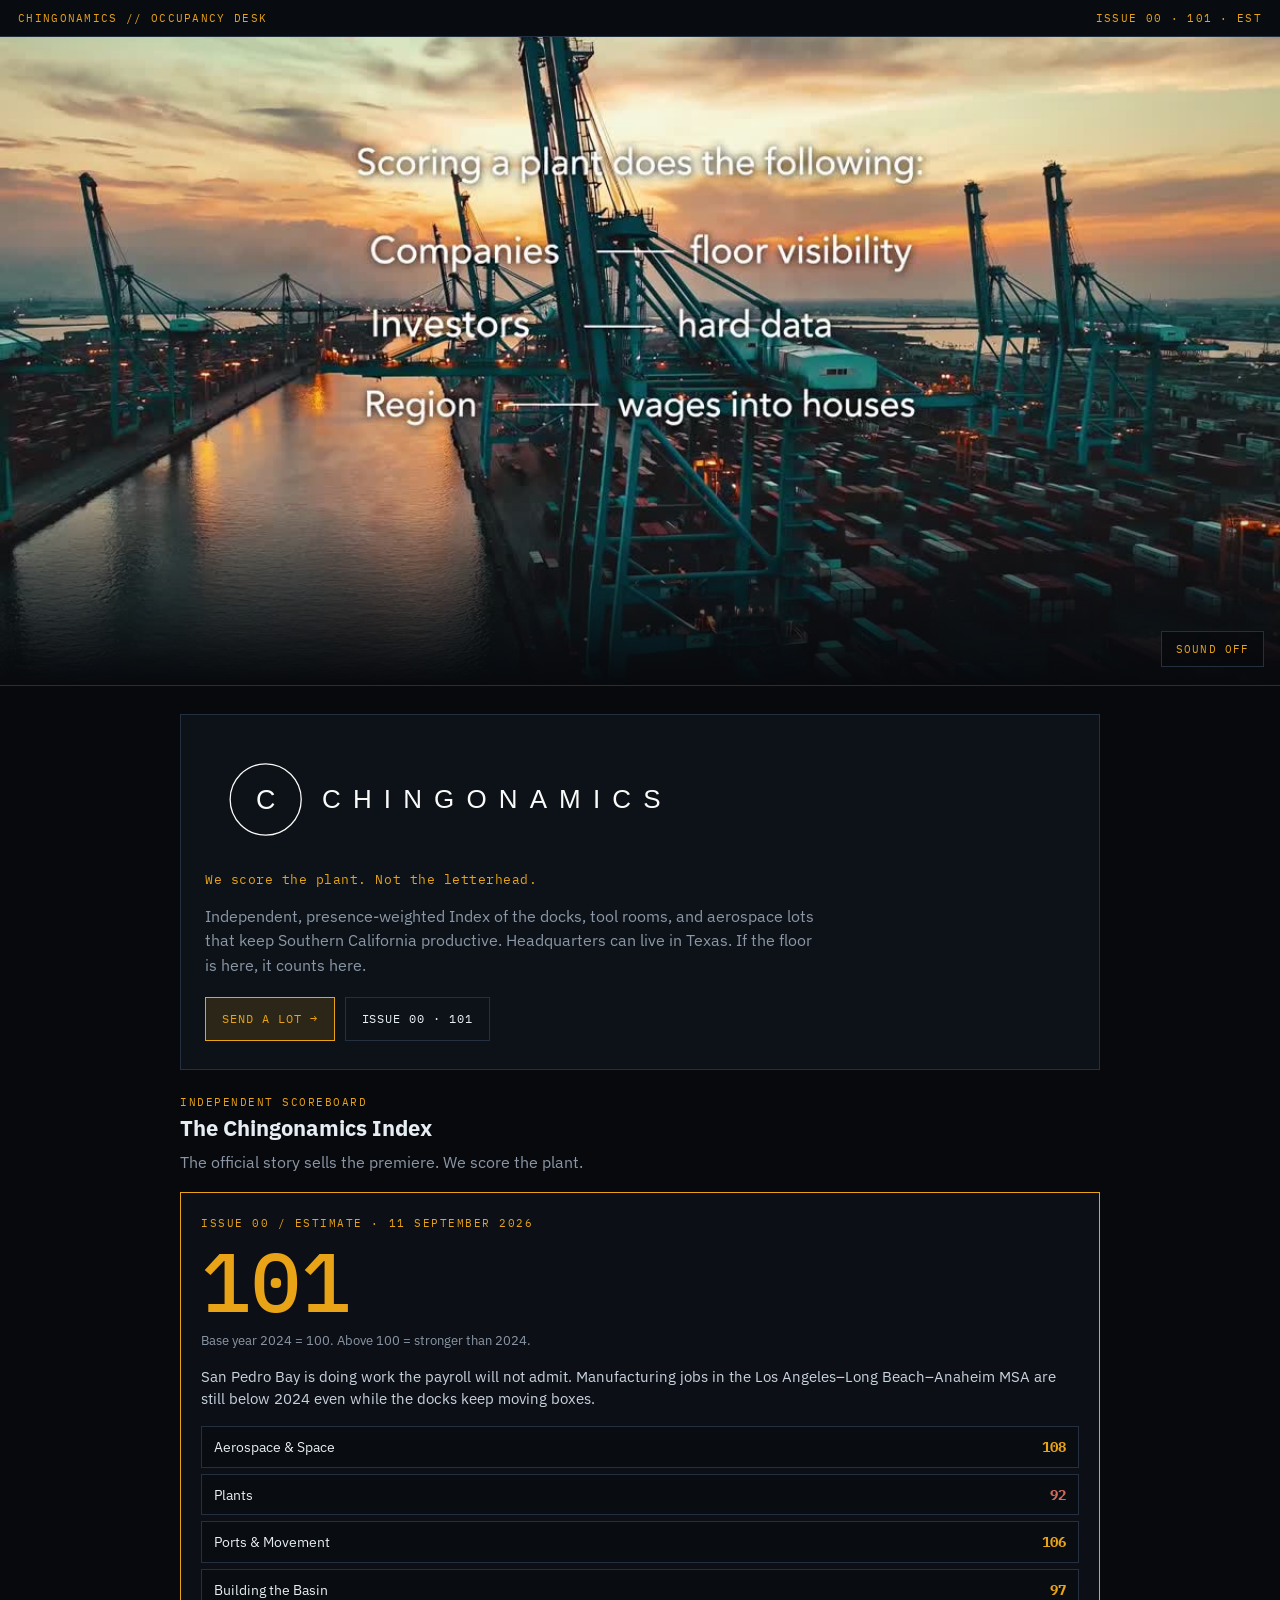
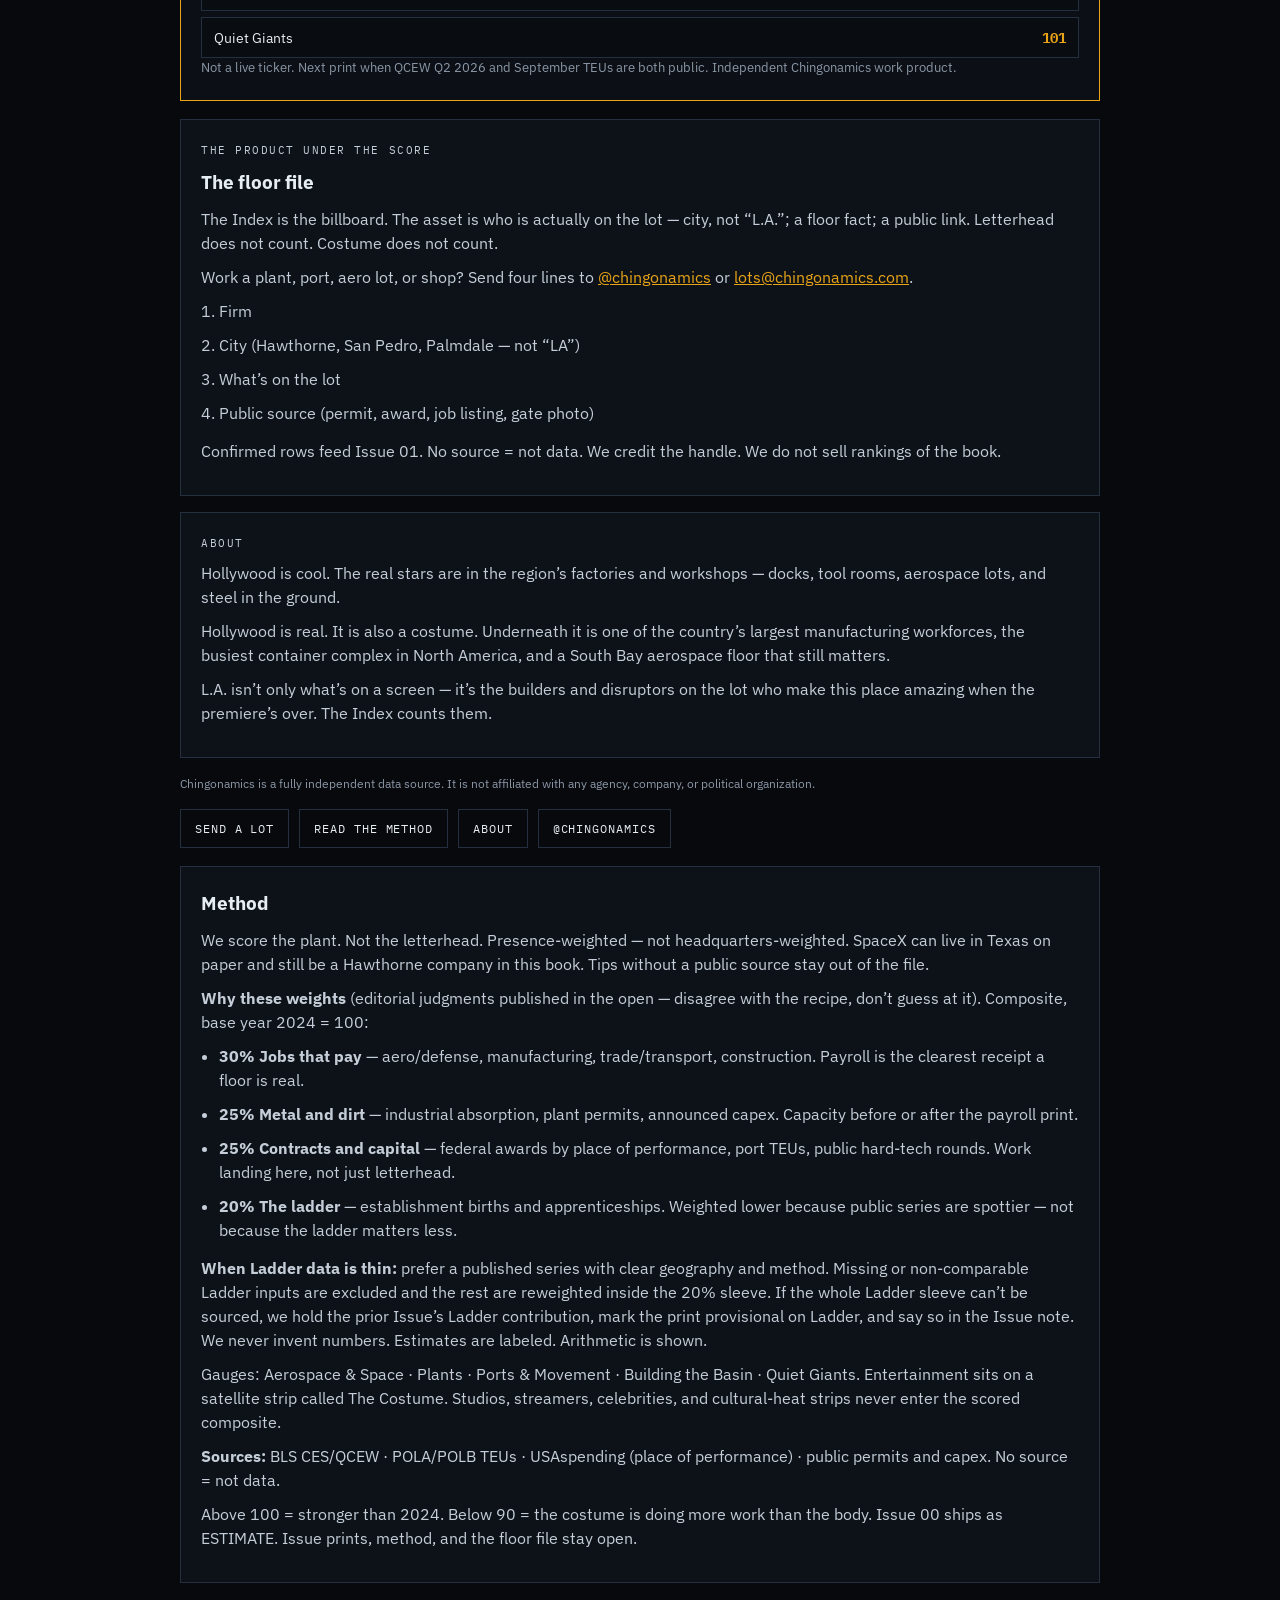
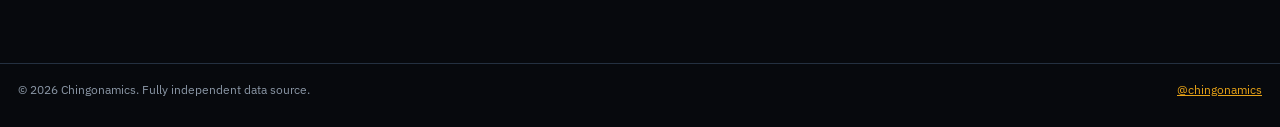
==== index.html @ 06bc4bc5 "Point homepage hero at hero.mp4; old generated videos removed" ====
<!DOCTYPE html>
<html lang="en">
<head>
    <meta charset="UTF-8">
    <meta name="viewport" content="width=device-width, initial-scale=1.0">
    <meta http-equiv="Cache-Control" content="no-cache, no-store, must-revalidate">
    <meta name="description" content="The Chingonamics Index scores Southern California’s plants, ports, and aerospace floor. Presence-weighted. Independent. Hollywood is not in the number.">
    <link rel="canonical" href="https://chingonamics.com/">
    <link rel="icon" type="image/svg+xml" href="/logo.svg">
    <meta property="og:type" content="website">
    <meta property="og:url" content="https://chingonamics.com/">
    <meta property="og:title" content="Chingonamics | We score the plant">
    <meta property="og:description" content="Independent presence-weighted Index of SoCal productive vitality. Issue 00 / ESTIMATE: 101.">
    <meta property="og:image" content="https://chingonamics.com/og-share.jpg">
    <meta property="og:image:width" content="1200">
    <meta property="og:image:height" content="630">
    <meta property="og:image:type" content="image/jpeg">
    <meta name="twitter:card" content="summary_large_image">
    <meta name="twitter:title" content="Chingonamics | We score the plant">
    <meta name="twitter:description" content="Independent presence-weighted Index of SoCal plants, ports, and aerospace. Issue 00: 101.">
    <meta name="twitter:image" content="https://chingonamics.com/og-share.jpg">
    <title>Chingonamics | Occupancy desk</title>
    <link rel="preconnect" href="https://fonts.googleapis.com">
    <link rel="preconnect" href="https://fonts.gstatic.com" crossorigin>
    <link href="https://fonts.googleapis.com/css2?family=IBM+Plex+Mono:wght@400;500;600&family=IBM+Plex+Sans:wght@400;500;600;700&display=swap" rel="stylesheet">
    <style>
        :root {
            --bg: #07090d;
            --panel: #0d1218;
            --line: #243040;
            --text: #e6edf3;
            --muted: #8b97a6;
            --amber: #e8a317;
            --amber-dim: rgba(232, 163, 23, 0.14);
            --orange: #ff7a18;
            --down: #d16b5a;
            --up: #d4c48a;
        }
        * { box-sizing: border-box; margin: 0; padding: 0; }
        html, body { background: var(--bg); color: var(--text); }
        body {
            font-family: "IBM Plex Sans", ui-sans-serif, system-ui, sans-serif;
            line-height: 1.5;
        }
        .term-bar {
            display: flex;
            justify-content: space-between;
            gap: 12px;
            padding: 10px 18px;
            border-bottom: 1px solid var(--line);
            font-family: "IBM Plex Mono", ui-monospace, monospace;
            font-size: 0.68rem;
            letter-spacing: 0.12em;
            text-transform: uppercase;
            color: var(--amber);
            background: #080b10;
        }
        .hero {
            position: relative;
            width: 100%;
            background: #000;
            border-bottom: 1px solid var(--line);
        }
        .hero video {
            display: block;
            width: 100%;
            height: auto;
            max-height: 72vh;
            object-fit: cover;
            aspect-ratio: 16 / 9;
        }
        .hero-fade {
            position: absolute;
            left: 0; right: 0; bottom: 0;
            height: 28%;
            background: linear-gradient(transparent, var(--bg));
            pointer-events: none;
        }
        .wrap {
            width: min(920px, calc(100% - 32px));
            margin: 0 auto;
            padding: 28px 0 64px;
        }
        .mast {
            border: 1px solid var(--line);
            background: var(--panel);
            padding: 28px 24px;
            margin-bottom: 18px;
        }

        .mast-logo {
            display: block;
            width: min(520px, 100%);
            height: auto;
            margin-bottom: 14px;
        }
        .mast h1.visually-hidden {
            position: absolute;
            width: 1px;
            height: 1px;
            padding: 0;
            margin: -1px;
            overflow: hidden;
            clip: rect(0, 0, 0, 0);
            white-space: nowrap;
            border: 0;
        }
        .mast h1 {
            font-size: clamp(1.6rem, 5vw, 2.4rem);
            font-weight: 700;
            letter-spacing: 0.08em;
            margin-bottom: 8px;
        }
        .mast .tag {
            font-family: "IBM Plex Mono", ui-monospace, monospace;
            color: var(--amber);
            font-size: 0.82rem;
            letter-spacing: 0.04em;
            margin-bottom: 14px;
        }
        .mast .lede {
            color: var(--muted);
            font-size: 1.02rem;
            max-width: 62ch;
        }
        .cta {
            display: flex;
            flex-wrap: wrap;
            gap: 10px;
            margin-top: 20px;
        }
        .cta a {
            font-family: "IBM Plex Mono", ui-monospace, monospace;
            font-size: 0.75rem;
            letter-spacing: 0.08em;
            text-transform: uppercase;
            text-decoration: none;
            padding: 12px 16px;
            border: 1px solid var(--line);
            color: var(--text);
        }
        .cta a.primary {
            border-color: var(--amber);
            color: var(--amber);
            background: var(--amber-dim);
        }
        .cta a:hover { border-color: var(--amber); color: var(--amber); }

        .cx-kicker, .cx-floor-kicker, .cx-issue-kicker {
            font-family: "IBM Plex Mono", ui-monospace, monospace;
            font-size: 0.68rem;
            letter-spacing: 0.14em;
            text-transform: uppercase;
            color: var(--amber);
            margin-bottom: 8px;
        }
        #cx-heading {
            font-size: 1.35rem;
            margin-bottom: 6px;
        }
        .cx-lede {
            color: var(--muted);
            margin-bottom: 18px;
        }
        .cx-issue {
            border: 1px solid var(--amber);
            background: #0c1016;
            padding: 22px 20px;
            margin-bottom: 18px;
        }
        .cx-issue-score {
            font-family: "IBM Plex Mono", ui-monospace, monospace;
            font-size: clamp(3.2rem, 12vw, 5.2rem);
            font-weight: 500;
            color: var(--amber);
            line-height: 1;
            margin: 6px 0 8px;
        }
        .cx-issue-base, .cx-issue-note {
            color: var(--muted);
            font-size: 0.82rem;
        }
        .cx-issue-blurb {
            margin: 14px 0 16px;
            color: #c9d3dd;
            font-size: 0.95rem;
        }
        .cx-gauges {
            display: grid;
            gap: 6px;
        }
        .cx-gauge {
            display: flex;
            justify-content: space-between;
            border: 1px solid var(--line);
            padding: 9px 12px;
            background: #090c11;
            font-size: 0.9rem;
        }
        .cx-gauge strong {
            font-family: "IBM Plex Mono", ui-monospace, monospace;
            color: var(--amber);
        }
        .cx-gauge strong.down { color: var(--down); }

        .cx-floor, .cx-manifesto, .cx-method {
            border: 1px solid var(--line);
            background: var(--panel);
            padding: 22px 20px;
            margin-bottom: 16px;
        }
        .cx-floor h3, .cx-method h3 {
            font-size: 1.2rem;
            margin-bottom: 10px;
        }
        .cx-floor p, .cx-manifesto p, .cx-method p, .cx-floor li, .cx-method li {
            color: #c5ced8;
            margin-bottom: 10px;
        }
        .cx-floor ol, .cx-method ul { margin: 8px 0 14px 18px; }
        a { color: var(--amber); }
        .cx-disclaimer {
            color: var(--muted);
            font-size: 0.78rem;
            margin: 8px 0 16px;
        }
        .cx-actions { display: flex; flex-wrap: wrap; gap: 10px; margin-bottom: 18px; }
        .cx-actions a {
            font-family: "IBM Plex Mono", ui-monospace, monospace;
            font-size: 0.72rem;
            letter-spacing: 0.08em;
            text-transform: uppercase;
            text-decoration: none;
            border: 1px solid var(--line);
            padding: 10px 14px;
            color: var(--text);
        }
        footer {
            border-top: 1px solid var(--line);
            padding: 16px 18px 28px;
            color: var(--muted);
            font-size: 0.78rem;
            display: flex;
            justify-content: space-between;
            gap: 12px;
            flex-wrap: wrap;
        }
        @media (prefers-reduced-motion: reduce) {
            .hero video { display: none; }
            .hero {
                min-height: 180px;
                background: linear-gradient(180deg, #2a1608, var(--bg));
            }
        }

        .hero-sound {
            position: absolute;
            right: 16px;
            bottom: 18px;
            z-index: 2;
            font-family: "IBM Plex Mono", ui-monospace, monospace;
            font-size: 0.68rem;
            letter-spacing: 0.1em;
            text-transform: uppercase;
            padding: 10px 14px;
            border: 1px solid var(--line);
            background: rgba(7, 9, 13, 0.82);
            color: var(--amber);
            cursor: pointer;
        }
        .hero-sound:hover, .hero-sound[aria-pressed="true"] {
            border-color: var(--amber);
            background: var(--amber-dim);
        }
    </style>
</head>
<body>
    <div class="term-bar"><span>Chingonamics // Occupancy desk</span><span>Issue 00 · 101 · EST</span></div>

    <div class="hero">
        <video id="hero-video" autoplay muted loop playsinline preload="auto" poster="/og-share.jpg">
            <source src="hero.mp4" type="video/mp4">
        </video>
        <div class="hero-fade"></div>
        <button type="button" class="hero-sound" id="hero-sound" aria-pressed="false" aria-label="Turn sound on">Sound off</button>
    </div>

    <div class="wrap">
        <header class="mast">
            <h1 class="visually-hidden">Chingonamics</h1>
            <img class="mast-logo" src="/logo-primary.svg" width="1200" height="260" alt="Chingonamics">
            <p class="tag">We score the plant. Not the letterhead.</p>
            <p class="lede">Independent, presence-weighted Index of the docks, tool rooms, and aerospace lots that keep Southern California productive. Headquarters can live in Texas. If the floor is here, it counts here.</p>
            <div class="cta">
                <a class="primary" href="#floor">Send a lot →</a>
                <a href="#issue-00">Issue 00 · 101</a>
            </div>
        </header>

        <section class="cx-index" id="chingonomics-index" aria-labelledby="cx-heading">
            <span class="cx-kicker">Independent scoreboard</span>
            <h2 id="cx-heading">The Chingonamics Index</h2>
            <p class="cx-lede">The official story sells the premiere. We score the plant.</p>

            <div class="cx-issue" id="issue-00">
                <p class="cx-issue-kicker">Issue 00 / Estimate · 11 September 2026</p>
                <div class="cx-issue-score">101</div>
                <p class="cx-issue-base">Base year 2024 = 100. Above 100 = stronger than 2024.</p>
                <p class="cx-issue-blurb">San Pedro Bay is doing work the payroll will not admit. Manufacturing jobs in the Los Angeles–Long Beach–Anaheim MSA are still below 2024 even while the docks keep moving boxes.</p>
                <div class="cx-gauges">
                    <div class="cx-gauge"><span>Aerospace &amp; Space</span><strong>108</strong></div>
                    <div class="cx-gauge"><span>Plants</span><strong class="down">92</strong></div>
                    <div class="cx-gauge"><span>Ports &amp; Movement</span><strong>106</strong></div>
                    <div class="cx-gauge"><span>Building the Basin</span><strong>97</strong></div>
                    <div class="cx-gauge"><span>Quiet Giants</span><strong>101</strong></div>
                </div>
                <p class="cx-issue-note">Not a live ticker. Next print when QCEW Q2 2026 and September TEUs are both public. Independent Chingonamics work product.</p>
            </div>

            <div class="cx-floor" id="floor">
                <p class="cx-floor-kicker">The product under the score</p>
                <h3>The floor file</h3>
                <p>The Index is the billboard. The asset is who is actually on the lot — city, not “L.A.”; a floor fact; a public link. Letterhead does not count. Costume does not count.</p>
                <p>Work a plant, port, aero lot, or shop? Send four lines to <a href="https://x.com/chingonamics" target="_blank" rel="noopener noreferrer">@chingonamics</a> or <a href="mailto:lots@chingonamics.com">lots@chingonamics.com</a>.</p>
                <ol>
                    <li>Firm</li>
                    <li>City (Hawthorne, San Pedro, Palmdale — not “LA”)</li>
                    <li>What’s on the lot</li>
                    <li>Public source (permit, award, job listing, gate photo)</li>
                </ol>
                <p>Confirmed rows feed Issue 01. No source = not data. We credit the handle. We do not sell rankings of the book.</p>
            </div>

            <div class="cx-manifesto" id="about">
                <p class="cx-floor-kicker">About</p>
                <p>Hollywood is cool. The real stars are in the region’s factories and workshops — docks, tool rooms, aerospace lots, and steel in the ground.</p>
                <p>Hollywood is real. It is also a costume. Underneath it is one of the country’s largest manufacturing workforces, the busiest container complex in North America, and a South Bay aerospace floor that still matters.</p>
                <p>L.A. isn’t only what’s on a screen — it’s the builders and disruptors on the lot who make this place amazing when the premiere’s over. The Index counts them.</p>
            </div>
            <p class="cx-disclaimer">Chingonamics is a fully independent data source. It is not affiliated with any agency, company, or political organization.</p>
            <div class="cx-actions">
                <a href="#floor">Send a lot</a>
                <a href="#method">Read the method</a>
                <a href="#about">About</a>
                <a href="https://x.com/chingonamics" target="_blank" rel="noopener noreferrer">@chingonamics</a>
            </div>

            <div class="cx-method" id="method">
                <h3>Method</h3>
                <p>We score the plant. Not the letterhead. Presence-weighted — not headquarters-weighted. SpaceX can live in Texas on paper and still be a Hawthorne company in this book. Tips without a public source stay out of the file.</p>
                <p><strong>Why these weights</strong> (editorial judgments published in the open — disagree with the recipe, don’t guess at it). Composite, base year 2024 = 100:</p>
                <ul>
                    <li><strong>30% Jobs that pay</strong> — aero/defense, manufacturing, trade/transport, construction. Payroll is the clearest receipt a floor is real.</li>
                    <li><strong>25% Metal and dirt</strong> — industrial absorption, plant permits, announced capex. Capacity before or after the payroll print.</li>
                    <li><strong>25% Contracts and capital</strong> — federal awards by place of performance, port TEUs, public hard-tech rounds. Work landing here, not just letterhead.</li>
                    <li><strong>20% The ladder</strong> — establishment births and apprenticeships. Weighted lower because public series are spottier — not because the ladder matters less.</li>
                </ul>
                <p><strong>When Ladder data is thin:</strong> prefer a published series with clear geography and method. Missing or non-comparable Ladder inputs are excluded and the rest are reweighted inside the 20% sleeve. If the whole Ladder sleeve can’t be sourced, we hold the prior Issue’s Ladder contribution, mark the print provisional on Ladder, and say so in the Issue note. We never invent numbers. Estimates are labeled. Arithmetic is shown.</p>
                <p>Gauges: Aerospace &amp; Space · Plants · Ports &amp; Movement · Building the Basin · Quiet Giants. Entertainment sits on a satellite strip called The Costume. Studios, streamers, celebrities, and cultural-heat strips never enter the scored composite.</p>
                <p><strong>Sources:</strong> BLS CES/QCEW · POLA/POLB TEUs · USAspending (place of performance) · public permits and capex. No source = not data.</p>
                <p>Above 100 = stronger than 2024. Below 90 = the costume is doing more work than the body. Issue 00 ships as ESTIMATE. Issue prints, method, and the floor file stay open.</p>
            </div>
        </section>
    </div>

    <footer>
        <span>&copy; 2026 Chingonamics. Fully independent data source.</span>
        <a href="https://x.com/chingonamics" target="_blank" rel="noopener noreferrer">@chingonamics</a>
    </footer>

<script>
(function () {
  var v = document.getElementById('hero-video');
  var b = document.getElementById('hero-sound');
  if (!v || !b) return;
  function setOn(on) {
    v.muted = !on;
    if (on) {
      v.volume = 1;
      var p = v.play();
      if (p && p.catch) p.catch(function () {});
    }
    b.setAttribute('aria-pressed', on ? 'true' : 'false');
    b.setAttribute('aria-label', on ? 'Turn sound off' : 'Turn sound on');
    b.textContent = on ? 'Sound on' : 'Sound off';
  }
  b.addEventListener('click', function () {
    setOn(v.muted);
  });
  // start muted for autoplay policy; click enables audio
  setOn(false);
})();
</script>
</body>
</html>
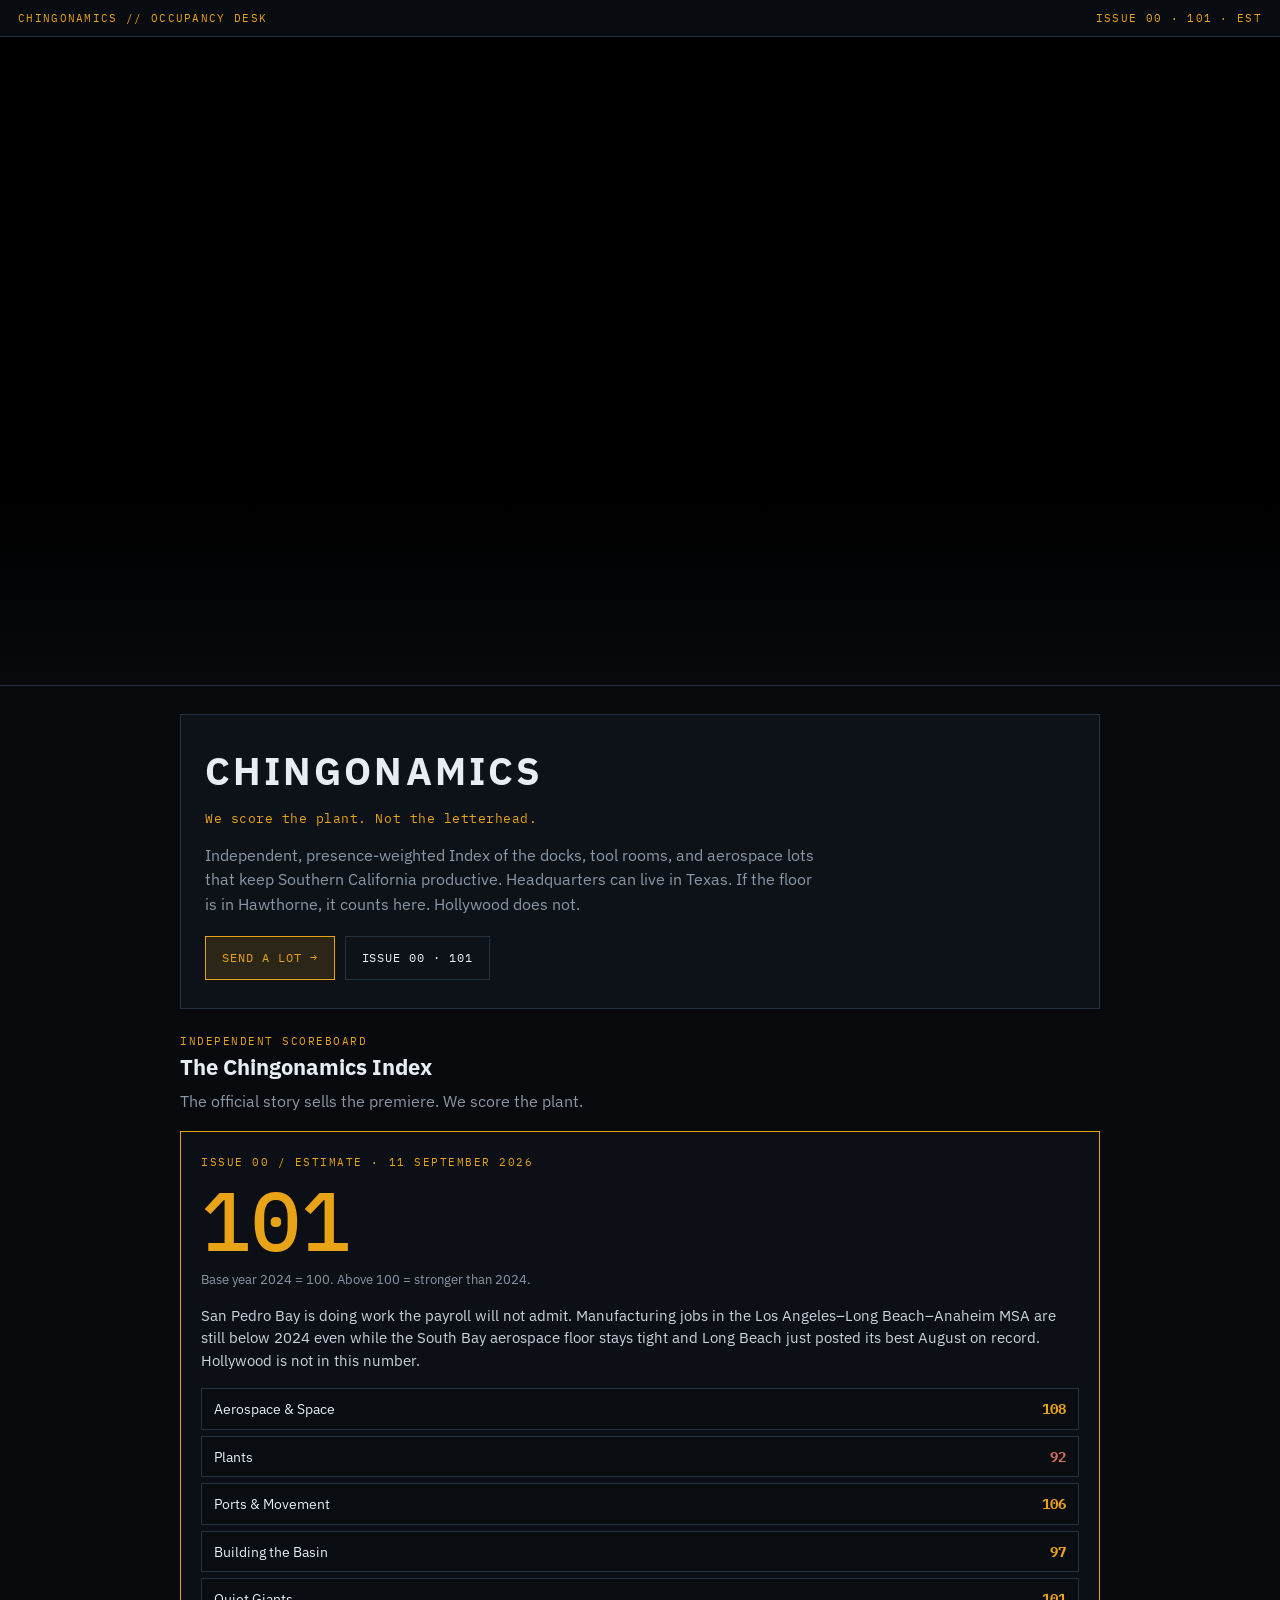
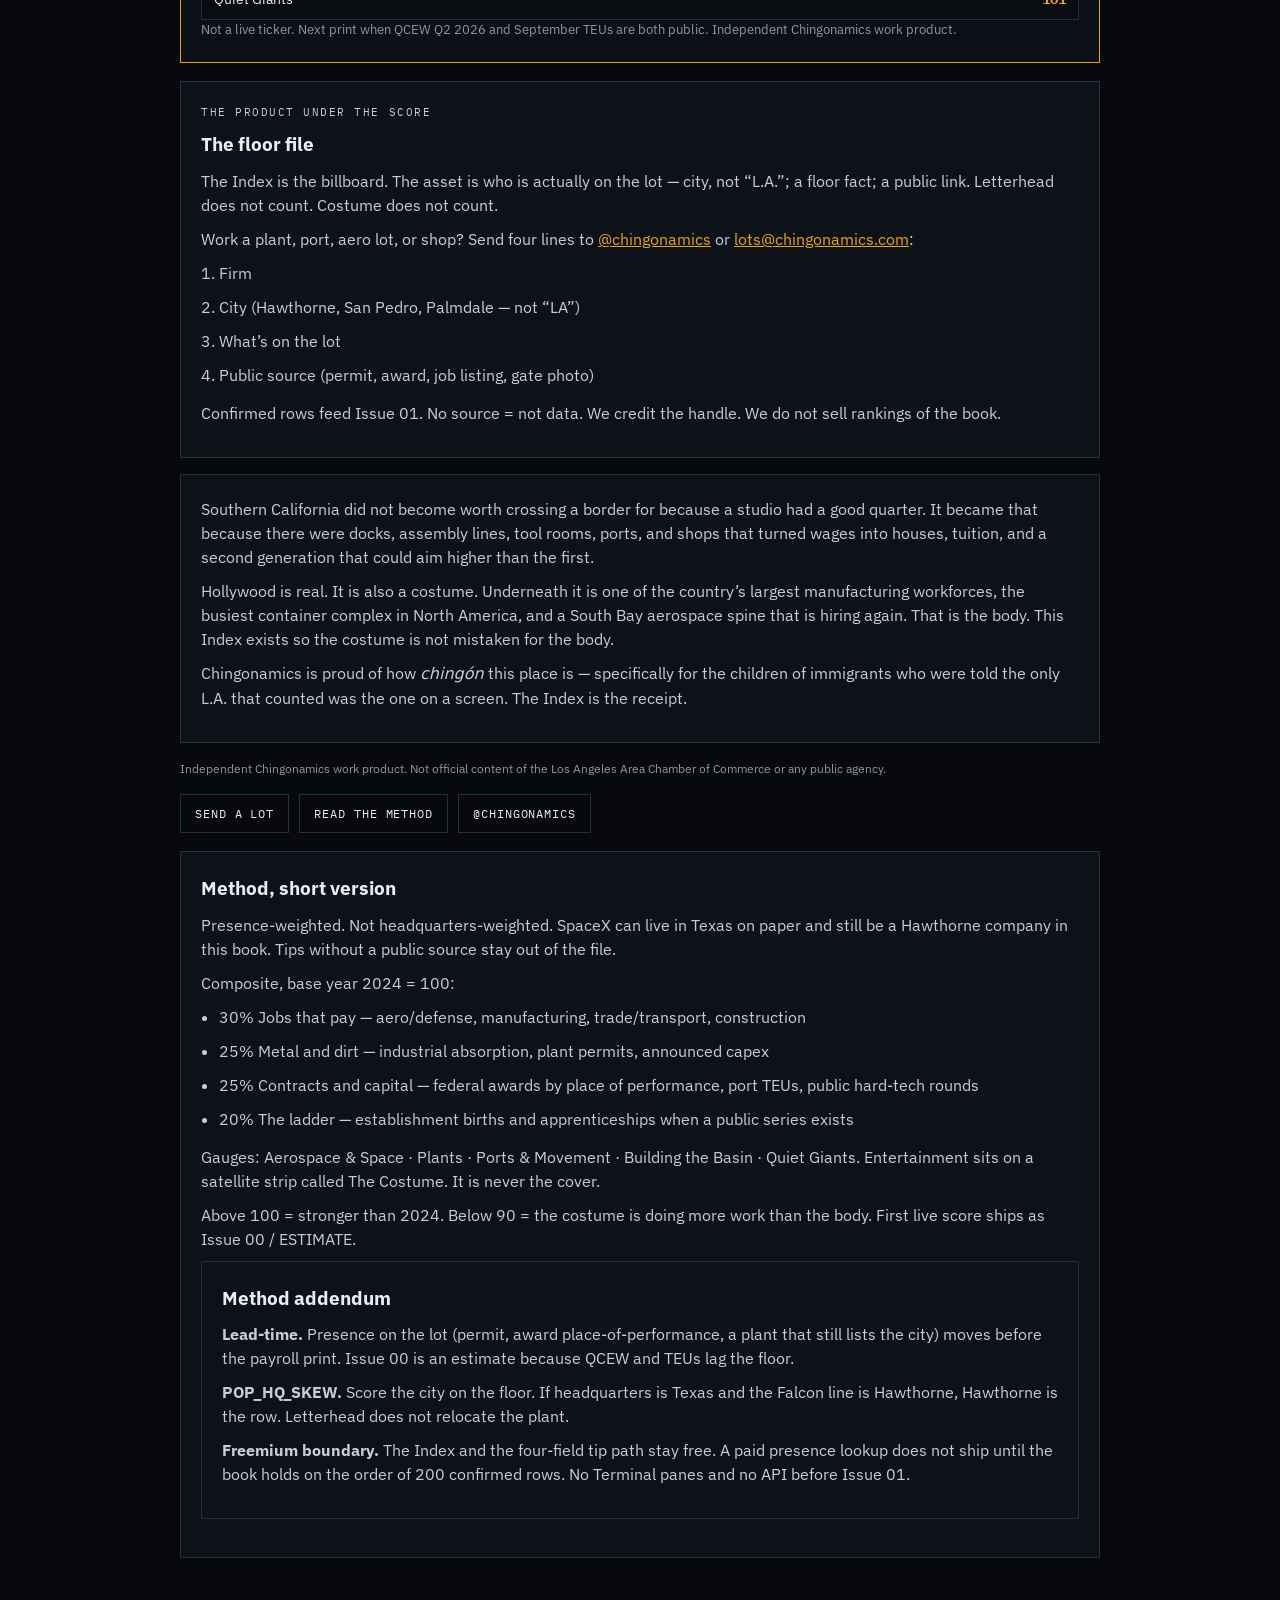
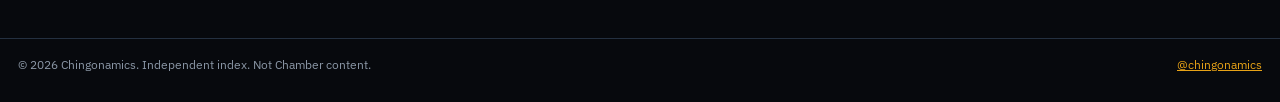
==== commit 25a36b3b: "Refactor index.html for updates and cleanup Updated favicon link and Open Graph image. Removed unuse" ====
--- a/index.html
+++ b/index.html
@@ -6,19 +6,15 @@
     <meta http-equiv="Cache-Control" content="no-cache, no-store, must-revalidate">
     <meta name="description" content="The Chingonamics Index scores Southern California’s plants, ports, and aerospace floor. Presence-weighted. Independent. Hollywood is not in the number.">
     <link rel="canonical" href="https://chingonamics.com/">
-    <link rel="icon" type="image/svg+xml" href="/logo.svg">
+    <link rel="icon" type="image/png" href="favicon.png">
     <meta property="og:type" content="website">
     <meta property="og:url" content="https://chingonamics.com/">
     <meta property="og:title" content="Chingonamics | We score the plant">
     <meta property="og:description" content="Independent presence-weighted Index of SoCal productive vitality. Issue 00 / ESTIMATE: 101.">
-    <meta property="og:image" content="https://chingonamics.com/og-share.jpg">
-    <meta property="og:image:width" content="1200">
-    <meta property="og:image:height" content="630">
-    <meta property="og:image:type" content="image/jpeg">
+    <meta property="og:image" content="https://chingonamics.com/IMG_0325.jpg">
     <meta name="twitter:card" content="summary_large_image">
     <meta name="twitter:title" content="Chingonamics | We score the plant">
     <meta name="twitter:description" content="Independent presence-weighted Index of SoCal plants, ports, and aerospace. Issue 00: 101.">
-    <meta name="twitter:image" content="https://chingonamics.com/og-share.jpg">
     <title>Chingonamics | Occupancy desk</title>
     <link rel="preconnect" href="https://fonts.googleapis.com">
     <link rel="preconnect" href="https://fonts.gstatic.com" crossorigin>
@@ -87,24 +83,6 @@
             padding: 28px 24px;
             margin-bottom: 18px;
         }
-
-        .mast-logo {
-            display: block;
-            width: min(520px, 100%);
-            height: auto;
-            margin-bottom: 14px;
-        }
-        .mast h1.visually-hidden {
-            position: absolute;
-            width: 1px;
-            height: 1px;
-            padding: 0;
-            margin: -1px;
-            overflow: hidden;
-            clip: rect(0, 0, 0, 0);
-            white-space: nowrap;
-            border: 0;
-        }
         .mast h1 {
             font-size: clamp(1.6rem, 5vw, 2.4rem);
             font-weight: 700;
@@ -252,45 +230,23 @@
                 background: linear-gradient(180deg, #2a1608, var(--bg));
             }
         }
-
-        .hero-sound {
-            position: absolute;
-            right: 16px;
-            bottom: 18px;
-            z-index: 2;
-            font-family: "IBM Plex Mono", ui-monospace, monospace;
-            font-size: 0.68rem;
-            letter-spacing: 0.1em;
-            text-transform: uppercase;
-            padding: 10px 14px;
-            border: 1px solid var(--line);
-            background: rgba(7, 9, 13, 0.82);
-            color: var(--amber);
-            cursor: pointer;
-        }
-        .hero-sound:hover, .hero-sound[aria-pressed="true"] {
-            border-color: var(--amber);
-            background: var(--amber-dim);
-        }
     </style>
 </head>
 <body>
     <div class="term-bar"><span>Chingonamics // Occupancy desk</span><span>Issue 00 · 101 · EST</span></div>
 
     <div class="hero">
-        <video id="hero-video" autoplay muted loop playsinline preload="auto" poster="/og-share.jpg">
-            <source src="hero.mp4" type="video/mp4">
+        <video autoplay muted loop playsinline preload="metadata" aria-hidden="true">
+            <source src="_users_b7c824c7-4b1c-403b-93b7-0ec6eff1df3c_generated_1dcdd775-d1e6-4fd2-87b4-7889c7bdf202_generated_video.mp4" type="video/mp4">
         </video>
         <div class="hero-fade"></div>
-        <button type="button" class="hero-sound" id="hero-sound" aria-pressed="false" aria-label="Turn sound on">Sound off</button>
     </div>
 
     <div class="wrap">
         <header class="mast">
-            <h1 class="visually-hidden">Chingonamics</h1>
-            <img class="mast-logo" src="/logo-primary.svg" width="1200" height="260" alt="Chingonamics">
+            <h1>CHINGONAMICS</h1>
             <p class="tag">We score the plant. Not the letterhead.</p>
-            <p class="lede">Independent, presence-weighted Index of the docks, tool rooms, and aerospace lots that keep Southern California productive. Headquarters can live in Texas. If the floor is here, it counts here.</p>
+            <p class="lede">Independent, presence-weighted Index of the docks, tool rooms, and aerospace lots that keep Southern California productive. Headquarters can live in Texas. If the floor is in Hawthorne, it counts here. Hollywood does not.</p>
             <div class="cta">
                 <a class="primary" href="#floor">Send a lot →</a>
                 <a href="#issue-00">Issue 00 · 101</a>
@@ -306,7 +262,7 @@
                 <p class="cx-issue-kicker">Issue 00 / Estimate · 11 September 2026</p>
                 <div class="cx-issue-score">101</div>
                 <p class="cx-issue-base">Base year 2024 = 100. Above 100 = stronger than 2024.</p>
-                <p class="cx-issue-blurb">San Pedro Bay is doing work the payroll will not admit. Manufacturing jobs in the Los Angeles–Long Beach–Anaheim MSA are still below 2024 even while the docks keep moving boxes.</p>
+                <p class="cx-issue-blurb">San Pedro Bay is doing work the payroll will not admit. Manufacturing jobs in the Los Angeles–Long Beach–Anaheim MSA are still below 2024 even while the South Bay aerospace floor stays tight and Long Beach just posted its best August on record. Hollywood is not in this number.</p>
                 <div class="cx-gauges">
                     <div class="cx-gauge"><span>Aerospace &amp; Space</span><strong>108</strong></div>
                     <div class="cx-gauge"><span>Plants</span><strong class="down">92</strong></div>
@@ -321,7 +277,7 @@
                 <p class="cx-floor-kicker">The product under the score</p>
                 <h3>The floor file</h3>
                 <p>The Index is the billboard. The asset is who is actually on the lot — city, not “L.A.”; a floor fact; a public link. Letterhead does not count. Costume does not count.</p>
-                <p>Work a plant, port, aero lot, or shop? Send four lines to <a href="https://x.com/chingonamics" target="_blank" rel="noopener noreferrer">@chingonamics</a> or <a href="mailto:lots@chingonamics.com">lots@chingonamics.com</a>.</p>
+                <p>Work a plant, port, aero lot, or shop? Send four lines to <a href="https://x.com/chingonamics" target="_blank" rel="noopener noreferrer">@chingonamics</a> or <a href="mailto:lots@chingonamics.com">lots@chingonamics.com</a>:</p>
                 <ol>
                     <li>Firm</li>
                     <li>City (Hawthorne, San Pedro, Palmdale — not “LA”)</li>
@@ -331,65 +287,43 @@
                 <p>Confirmed rows feed Issue 01. No source = not data. We credit the handle. We do not sell rankings of the book.</p>
             </div>
 
-            <div class="cx-manifesto" id="about">
-                <p class="cx-floor-kicker">About</p>
-                <p>Hollywood is cool. The real stars are in the region’s factories and workshops — docks, tool rooms, aerospace lots, and steel in the ground.</p>
-                <p>Hollywood is real. It is also a costume. Underneath it is one of the country’s largest manufacturing workforces, the busiest container complex in North America, and a South Bay aerospace floor that still matters.</p>
-                <p>L.A. isn’t only what’s on a screen — it’s the builders and disruptors on the lot who make this place amazing when the premiere’s over. The Index counts them.</p>
-            </div>
-            <p class="cx-disclaimer">Chingonamics is a fully independent data source. It is not affiliated with any agency, company, or political organization.</p>
+            <div class="cx-manifesto">
+                <p>Southern California did not become worth crossing a border for because a studio had a good quarter. It became that because there were docks, assembly lines, tool rooms, ports, and shops that turned wages into houses, tuition, and a second generation that could aim higher than the first.</p>
+                <p>Hollywood is real. It is also a costume. Underneath it is one of the country’s largest manufacturing workforces, the busiest container complex in North America, and a South Bay aerospace spine that is hiring again. That is the body. This Index exists so the costume is not mistaken for the body.</p>
+                <p>Chingonamics is proud of how <i>chingón</i> this place is — specifically for the children of immigrants who were told the only L.A. that counted was the one on a screen. The Index is the receipt.</p>
+            </div>
+            <p class="cx-disclaimer">Independent Chingonamics work product. Not official content of the Los Angeles Area Chamber of Commerce or any public agency.</p>
             <div class="cx-actions">
                 <a href="#floor">Send a lot</a>
                 <a href="#method">Read the method</a>
-                <a href="#about">About</a>
                 <a href="https://x.com/chingonamics" target="_blank" rel="noopener noreferrer">@chingonamics</a>
             </div>
 
             <div class="cx-method" id="method">
-                <h3>Method</h3>
-                <p>We score the plant. Not the letterhead. Presence-weighted — not headquarters-weighted. SpaceX can live in Texas on paper and still be a Hawthorne company in this book. Tips without a public source stay out of the file.</p>
-                <p><strong>Why these weights</strong> (editorial judgments published in the open — disagree with the recipe, don’t guess at it). Composite, base year 2024 = 100:</p>
+                <h3>Method, short version</h3>
+                <p>Presence-weighted. Not headquarters-weighted. SpaceX can live in Texas on paper and still be a Hawthorne company in this book. Tips without a public source stay out of the file.</p>
+                <p>Composite, base year 2024 = 100:</p>
                 <ul>
-                    <li><strong>30% Jobs that pay</strong> — aero/defense, manufacturing, trade/transport, construction. Payroll is the clearest receipt a floor is real.</li>
-                    <li><strong>25% Metal and dirt</strong> — industrial absorption, plant permits, announced capex. Capacity before or after the payroll print.</li>
-                    <li><strong>25% Contracts and capital</strong> — federal awards by place of performance, port TEUs, public hard-tech rounds. Work landing here, not just letterhead.</li>
-                    <li><strong>20% The ladder</strong> — establishment births and apprenticeships. Weighted lower because public series are spottier — not because the ladder matters less.</li>
+                    <li>30% Jobs that pay — aero/defense, manufacturing, trade/transport, construction</li>
+                    <li>25% Metal and dirt — industrial absorption, plant permits, announced capex</li>
+                    <li>25% Contracts and capital — federal awards by place of performance, port TEUs, public hard-tech rounds</li>
+                    <li>20% The ladder — establishment births and apprenticeships when a public series exists</li>
                 </ul>
-                <p><strong>When Ladder data is thin:</strong> prefer a published series with clear geography and method. Missing or non-comparable Ladder inputs are excluded and the rest are reweighted inside the 20% sleeve. If the whole Ladder sleeve can’t be sourced, we hold the prior Issue’s Ladder contribution, mark the print provisional on Ladder, and say so in the Issue note. We never invent numbers. Estimates are labeled. Arithmetic is shown.</p>
-                <p>Gauges: Aerospace &amp; Space · Plants · Ports &amp; Movement · Building the Basin · Quiet Giants. Entertainment sits on a satellite strip called The Costume. Studios, streamers, celebrities, and cultural-heat strips never enter the scored composite.</p>
-                <p><strong>Sources:</strong> BLS CES/QCEW · POLA/POLB TEUs · USAspending (place of performance) · public permits and capex. No source = not data.</p>
-                <p>Above 100 = stronger than 2024. Below 90 = the costume is doing more work than the body. Issue 00 ships as ESTIMATE. Issue prints, method, and the floor file stay open.</p>
+                <p>Gauges: Aerospace &amp; Space · Plants · Ports &amp; Movement · Building the Basin · Quiet Giants. Entertainment sits on a satellite strip called The Costume. It is never the cover.</p>
+                <p>Above 100 = stronger than 2024. Below 90 = the costume is doing more work than the body. First live score ships as Issue 00 / ESTIMATE.</p>
+
+            <div class="cx-method" id="method-addendum">
+                <h3>Method addendum</h3>
+                <p><strong>Lead-time.</strong> Presence on the lot (permit, award place-of-performance, a plant that still lists the city) moves before the payroll print. Issue 00 is an estimate because QCEW and TEUs lag the floor.</p>
+                <p><strong>POP_HQ_SKEW.</strong> Score the city on the floor. If headquarters is Texas and the Falcon line is Hawthorne, Hawthorne is the row. Letterhead does not relocate the plant.</p>
+                <p><strong>Freemium boundary.</strong> The Index and the four-field tip path stay free. A paid presence lookup does not ship until the book holds on the order of 200 confirmed rows. No Terminal panes and no API before Issue 01.</p>
             </div>
         </section>
     </div>
 
     <footer>
-        <span>&copy; 2026 Chingonamics. Fully independent data source.</span>
+        <span>&copy; 2026 Chingonamics. Independent index. Not Chamber content.</span>
         <a href="https://x.com/chingonamics" target="_blank" rel="noopener noreferrer">@chingonamics</a>
     </footer>
-
-<script>
-(function () {
-  var v = document.getElementById('hero-video');
-  var b = document.getElementById('hero-sound');
-  if (!v || !b) return;
-  function setOn(on) {
-    v.muted = !on;
-    if (on) {
-      v.volume = 1;
-      var p = v.play();
-      if (p && p.catch) p.catch(function () {});
-    }
-    b.setAttribute('aria-pressed', on ? 'true' : 'false');
-    b.setAttribute('aria-label', on ? 'Turn sound off' : 'Turn sound on');
-    b.textContent = on ? 'Sound on' : 'Sound off';
-  }
-  b.addEventListener('click', function () {
-    setOn(v.muted);
-  });
-  // start muted for autoplay policy; click enables audio
-  setOn(false);
-})();
-</script>
 </body>
 </html>
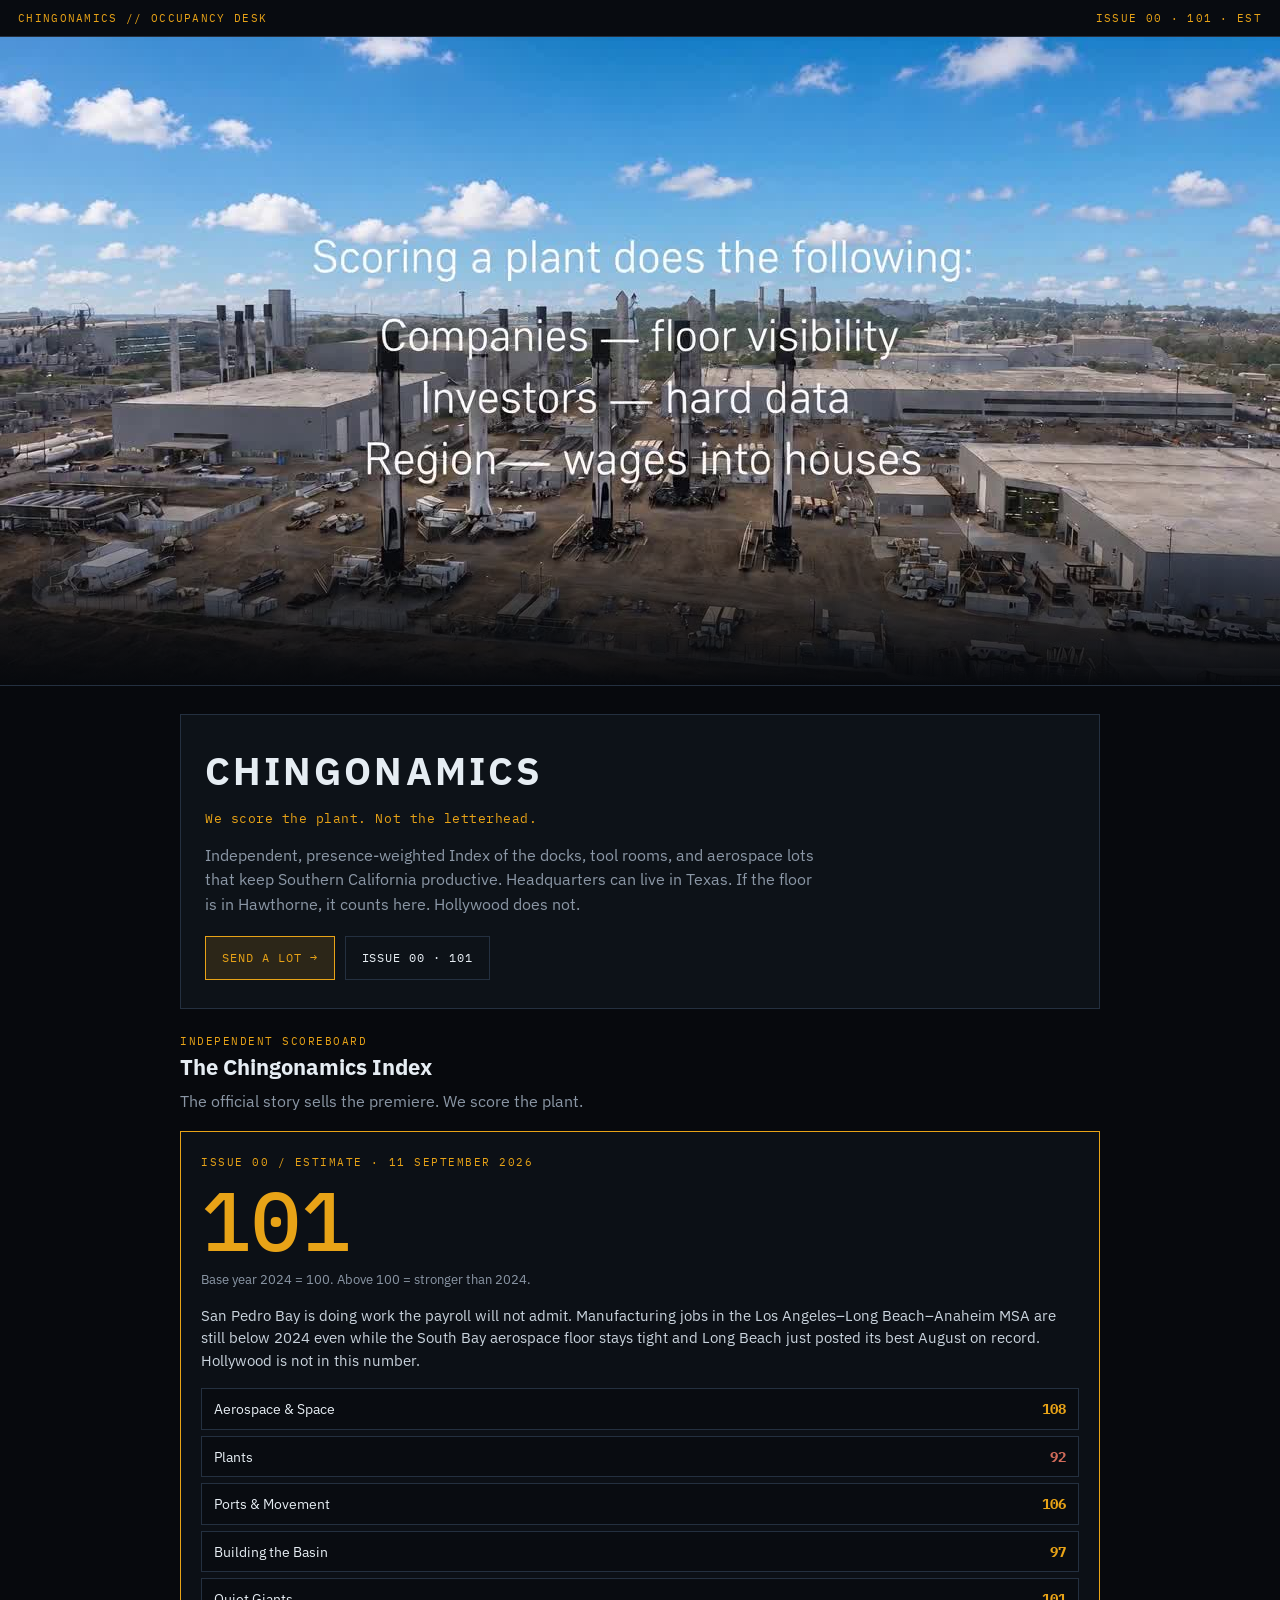
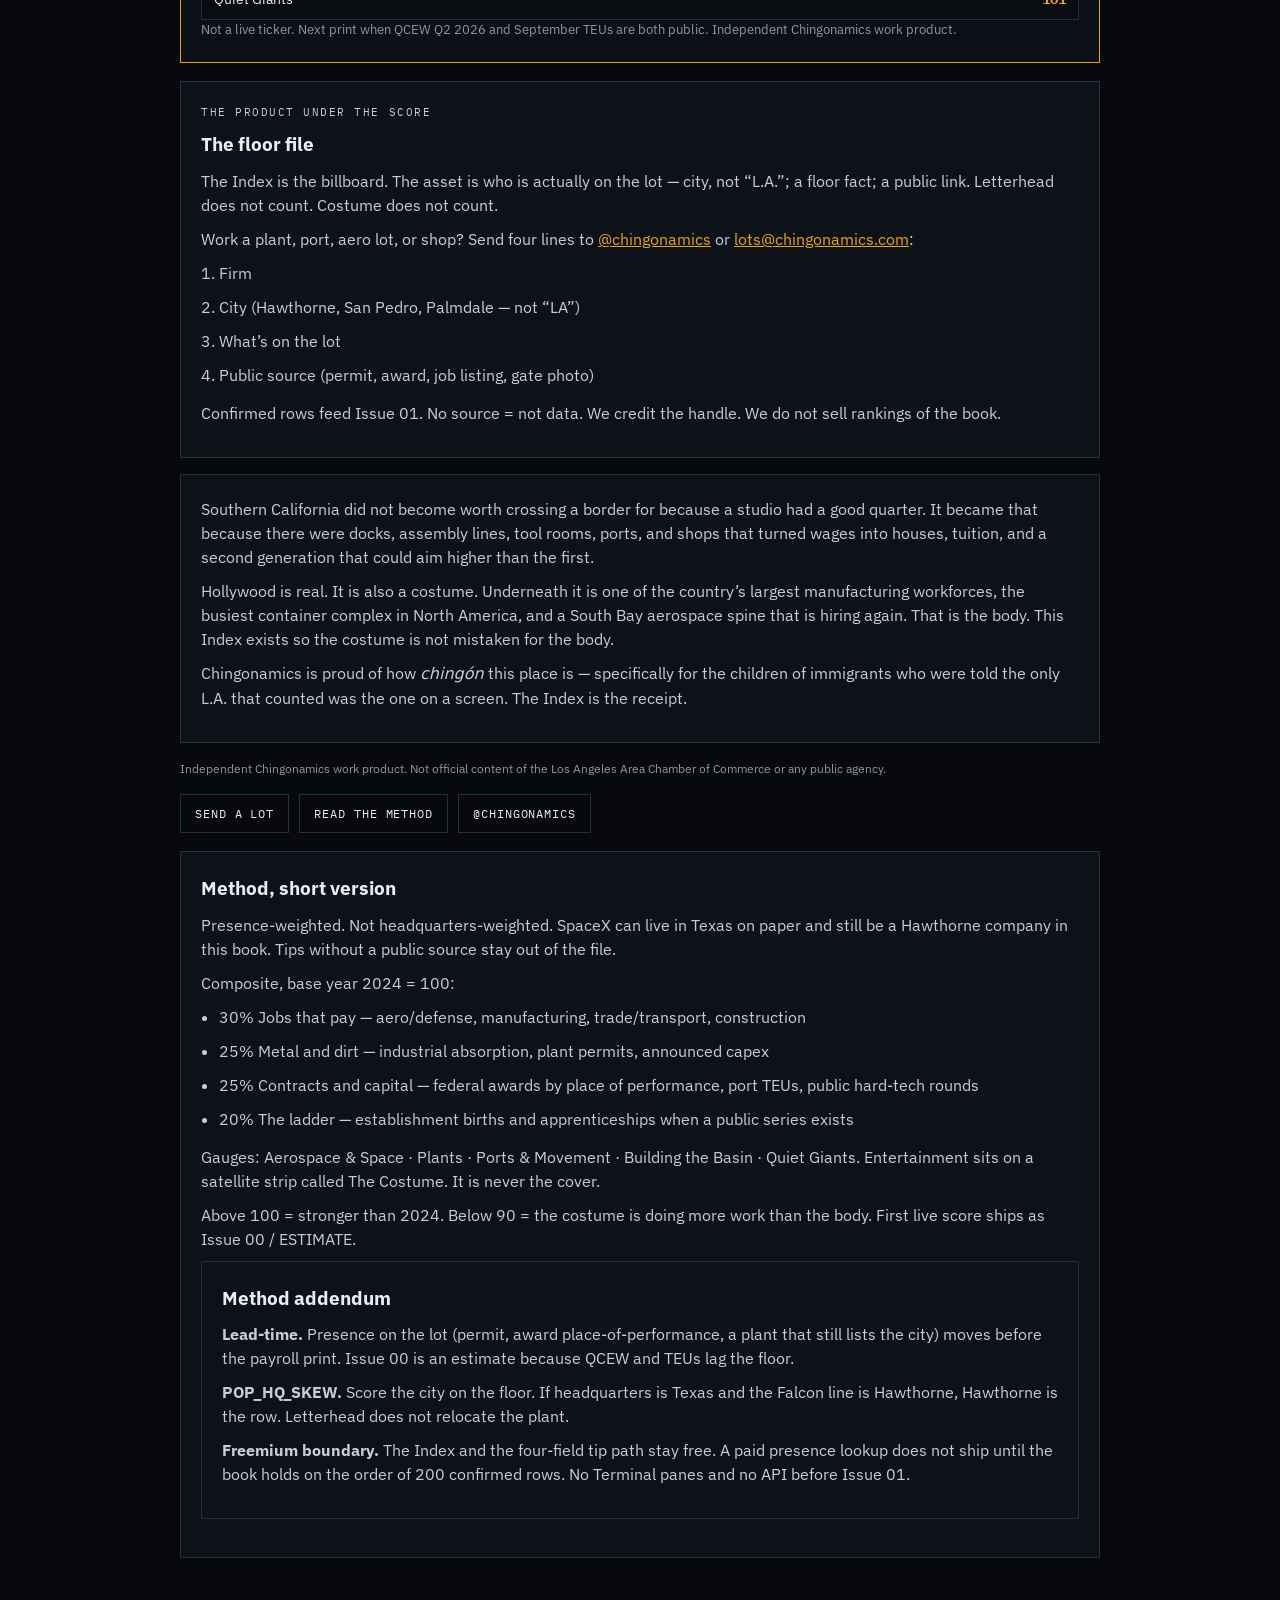
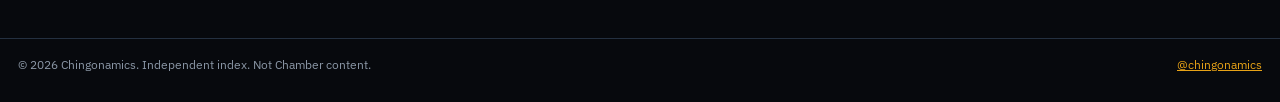
==== commit 91d1fba8: "Remove muted attribute from hero video" ====
--- a/index.html
+++ b/index.html
@@ -236,8 +236,8 @@
     <div class="term-bar"><span>Chingonamics // Occupancy desk</span><span>Issue 00 · 101 · EST</span></div>
 
     <div class="hero">
-        <video autoplay muted loop playsinline preload="metadata" aria-hidden="true">
-            <source src="_users_b7c824c7-4b1c-403b-93b7-0ec6eff1df3c_generated_1dcdd775-d1e6-4fd2-87b4-7889c7bdf202_generated_video.mp4" type="video/mp4">
+        <video autoplay loop playsinline webkit-playsinline preload="auto" poster="hero-poster.jpg" aria-hidden="true">
+            <source src="hero.mp4" type="video/mp4">
         </video>
         <div class="hero-fade"></div>
     </div>
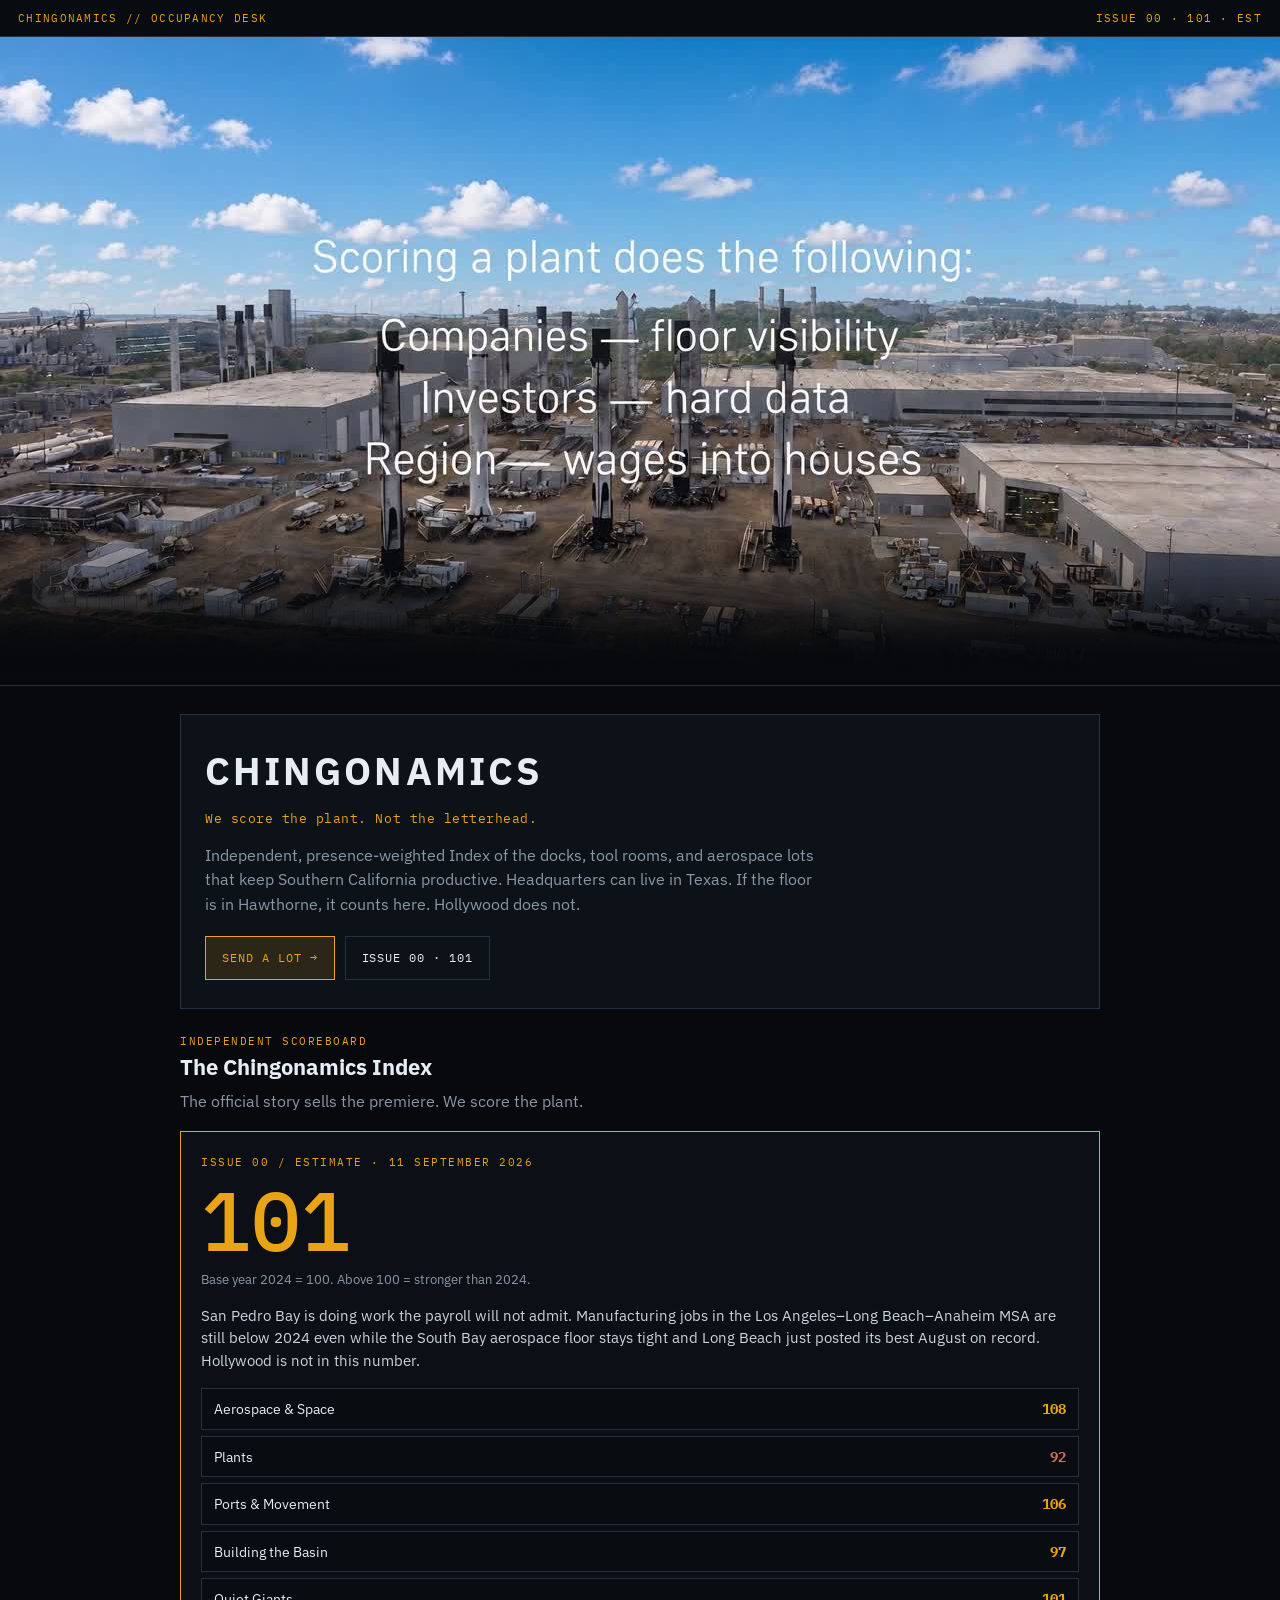
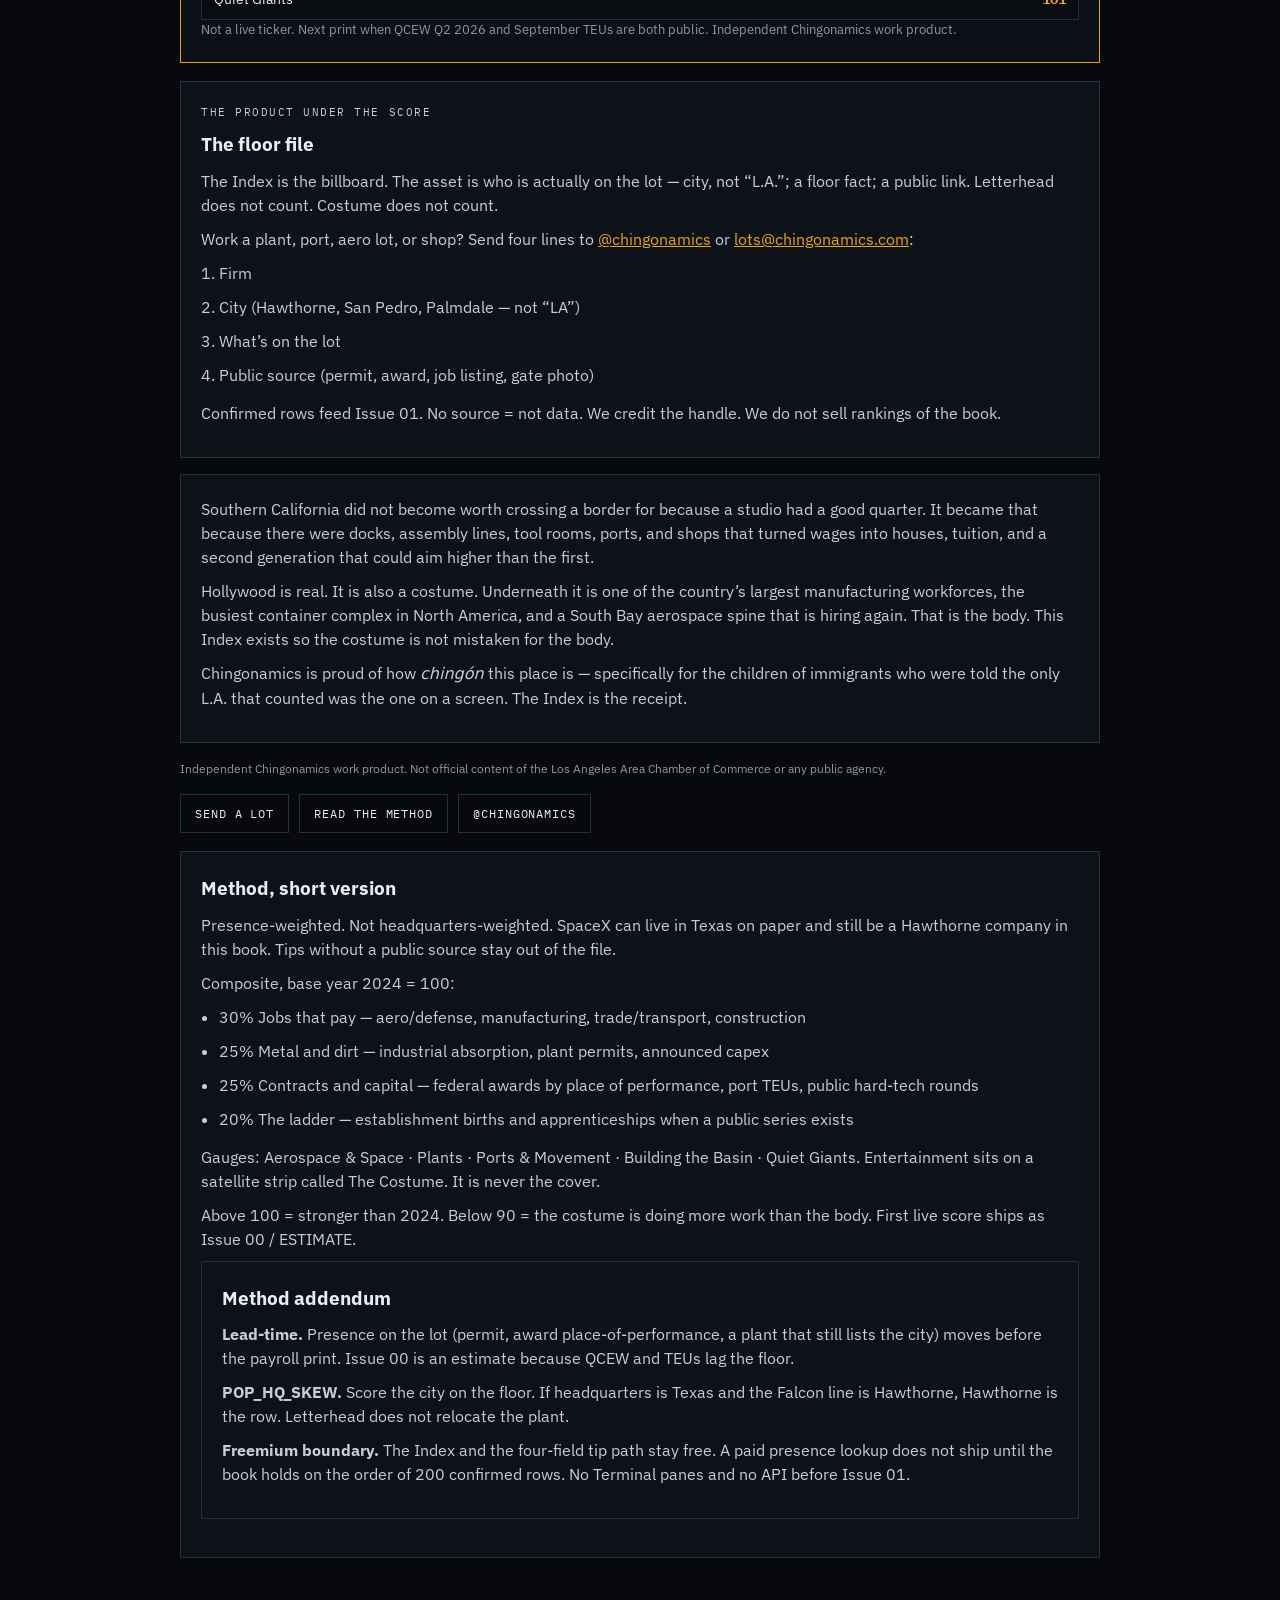
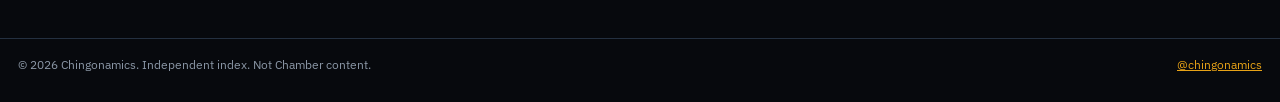
==== commit 53448860: "Enable user-controlled hero video audio Co-authored-by: eaedgaraguirre-stack <324541474+eaedgaraguir" ====
--- a/index.html
+++ b/index.html
@@ -236,7 +236,7 @@
     <div class="term-bar"><span>Chingonamics // Occupancy desk</span><span>Issue 00 · 101 · EST</span></div>
 
     <div class="hero">
-        <video autoplay loop playsinline webkit-playsinline preload="auto" poster="hero-poster.jpg" aria-hidden="true">
+        <video controls loop playsinline webkit-playsinline preload="auto" poster="hero-poster.jpg" aria-label="Chingonamics hero video">
             <source src="hero.mp4" type="video/mp4">
         </video>
         <div class="hero-fade"></div>
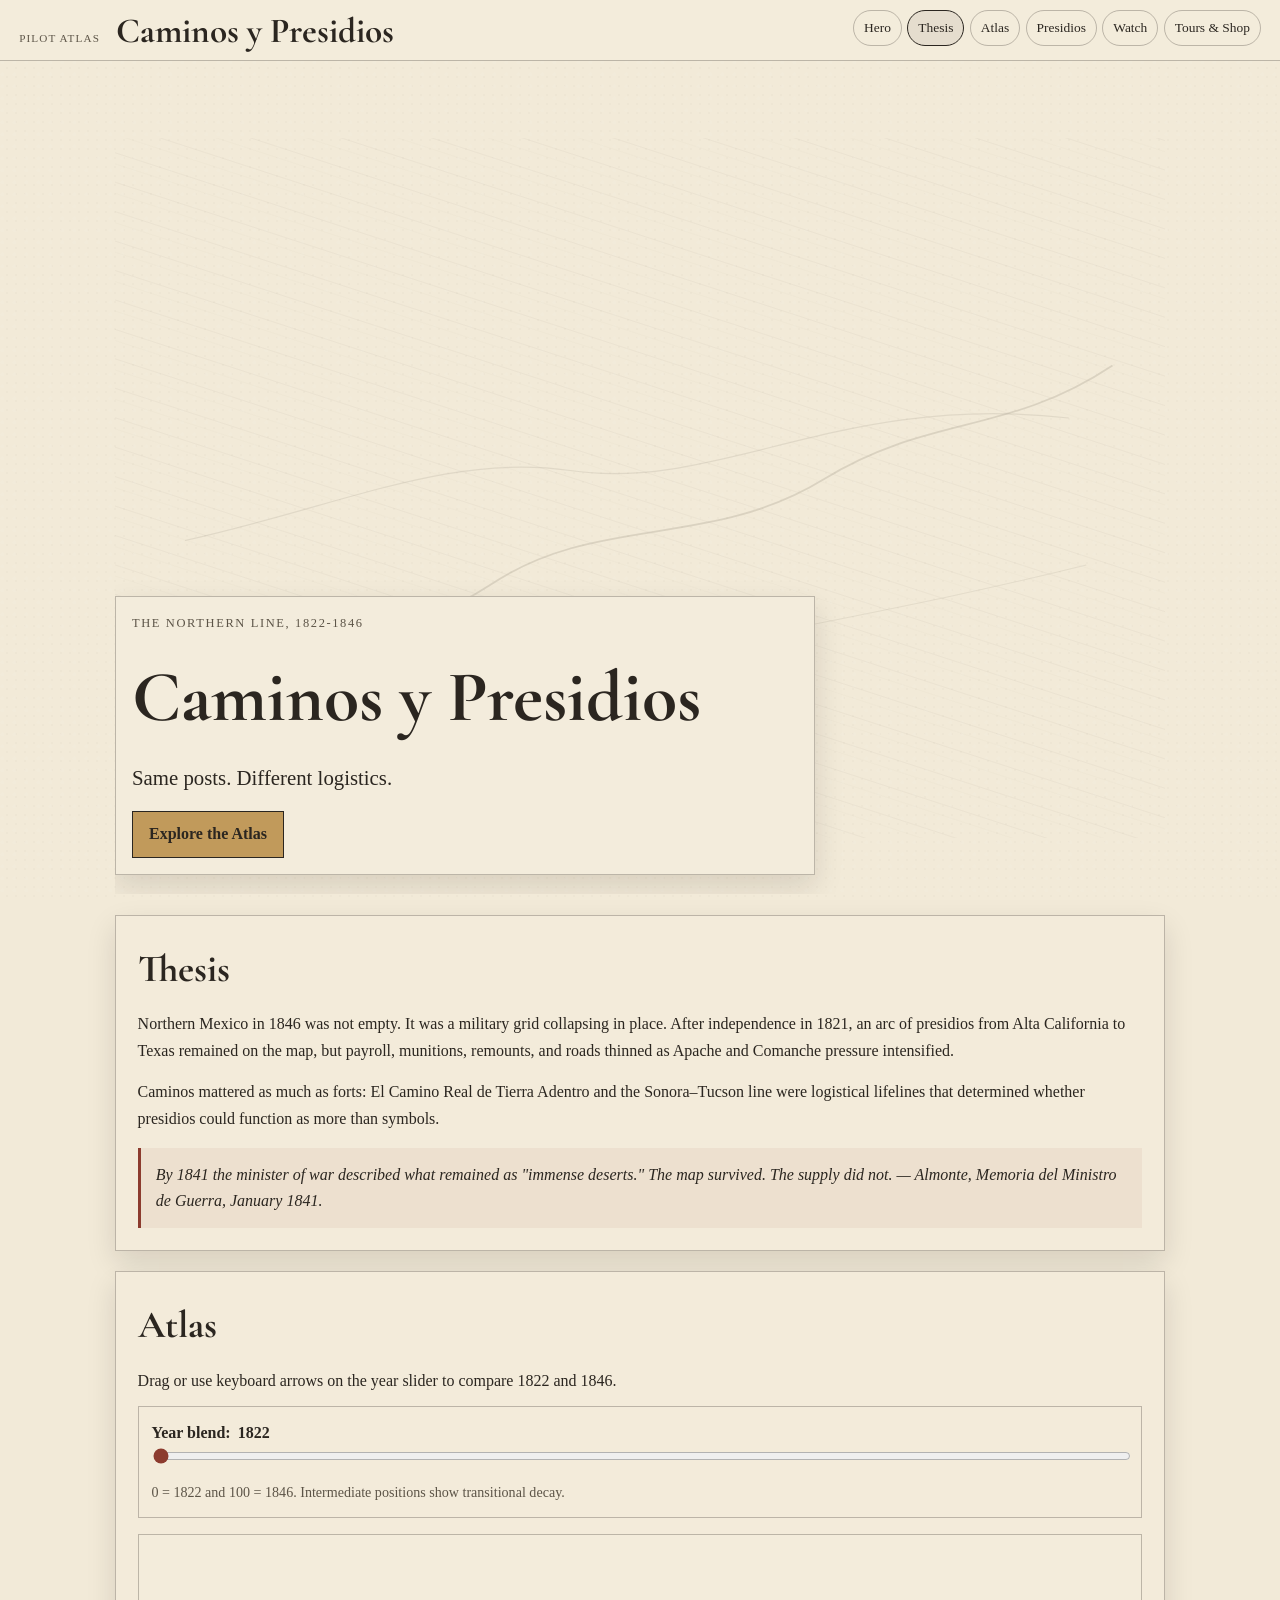
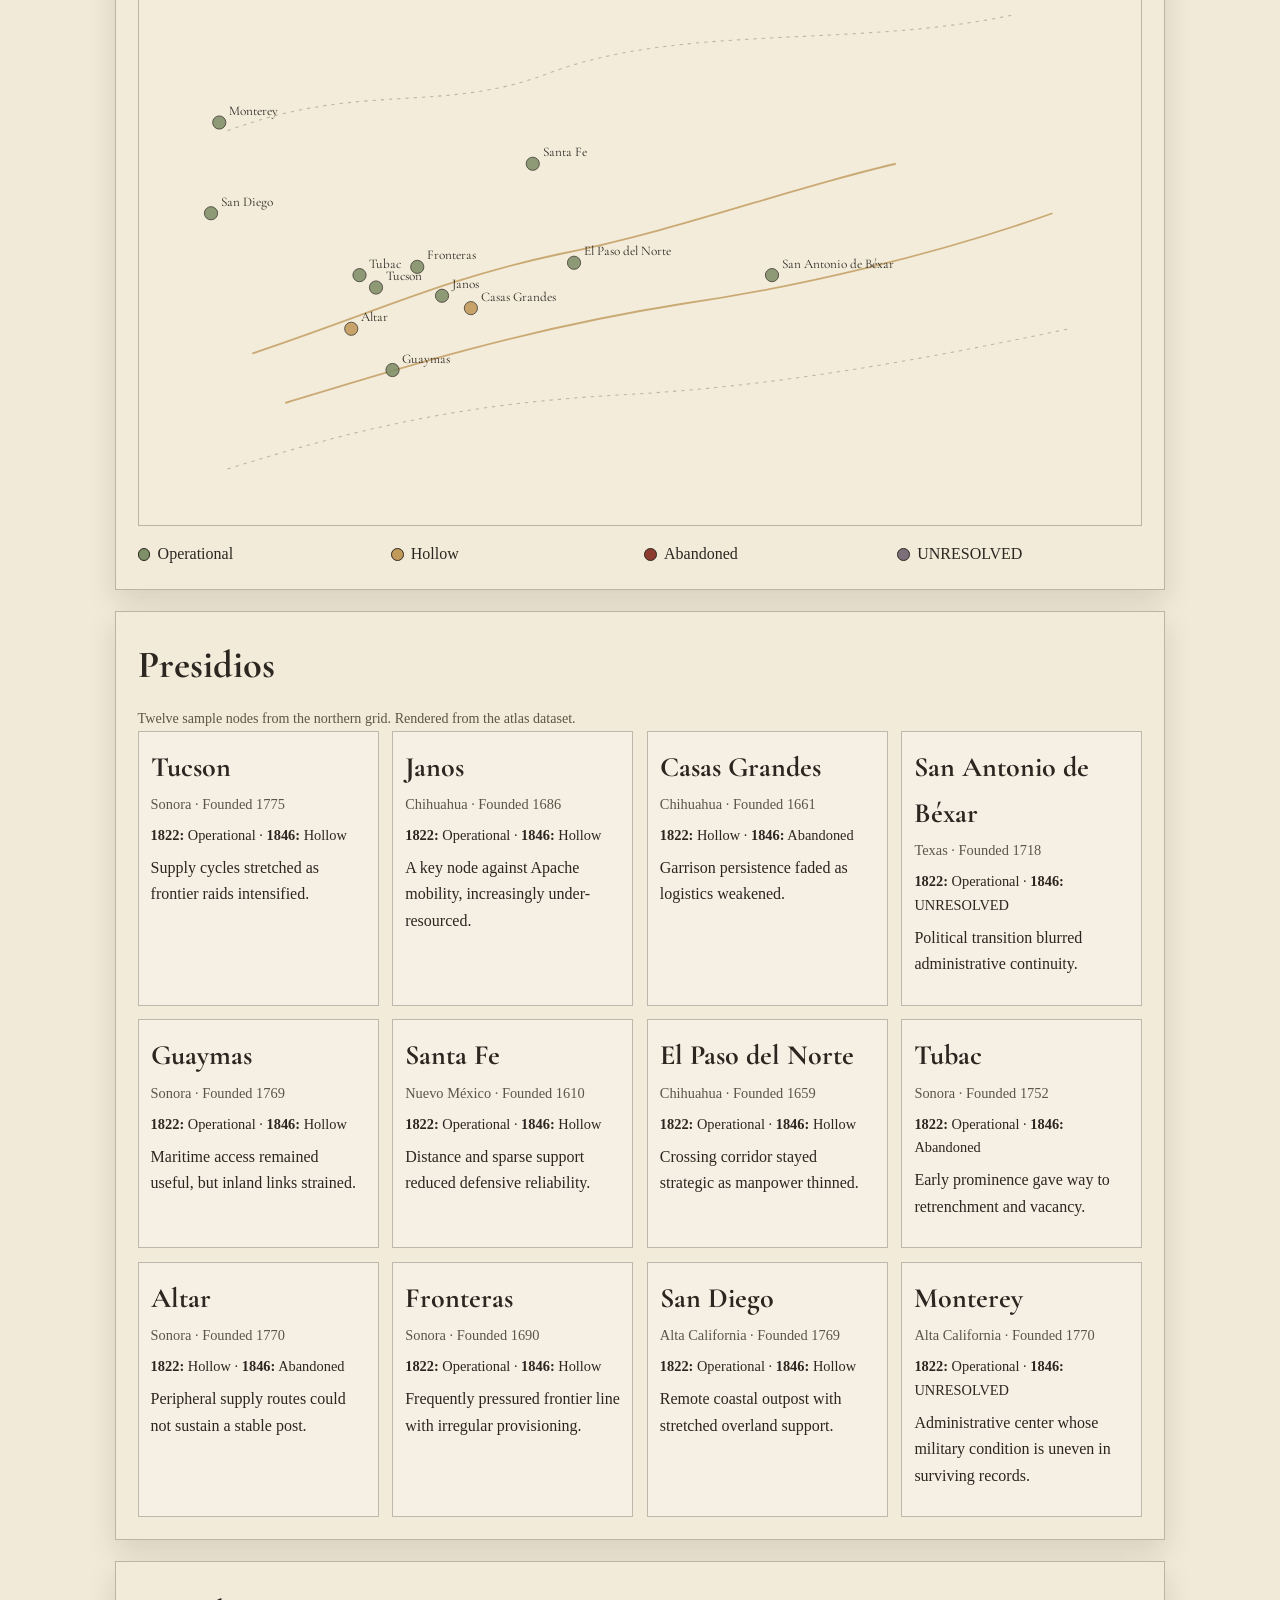
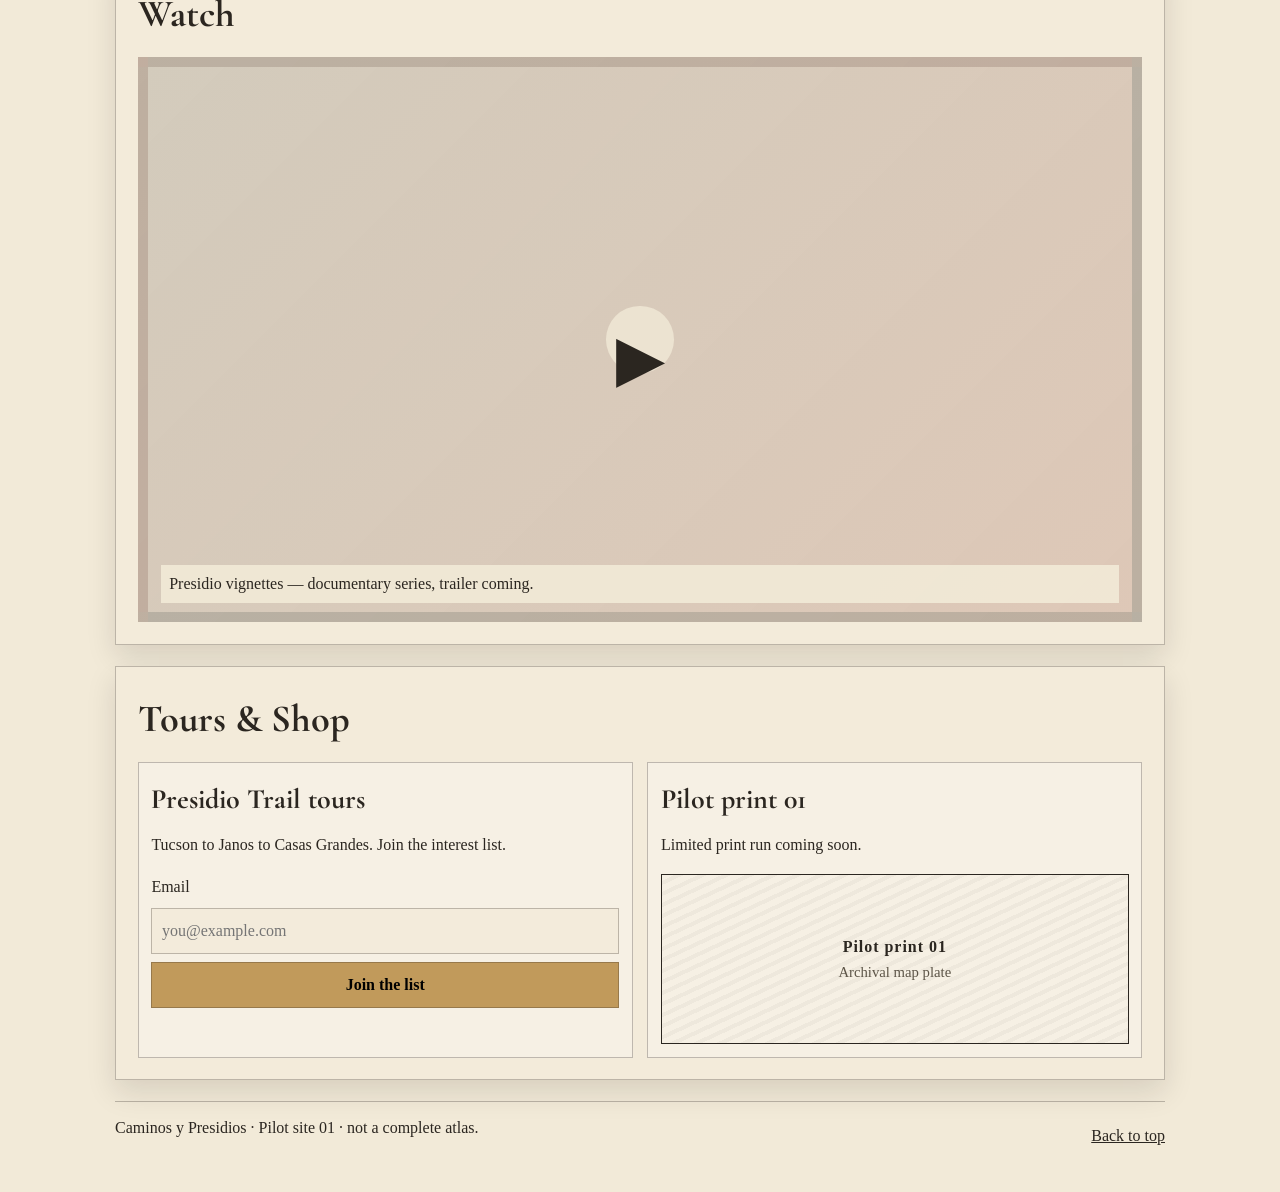
==== commit 88099680: "Build Caminos y Presidios single-page pilot site Co-authored-by: eaedgaraguirre-stack <324541474+eae" ====
--- a/index.html
+++ b/index.html
@@ -1,329 +1,169 @@
 <!DOCTYPE html>
 <html lang="en">
 <head>
-    <meta charset="UTF-8">
-    <meta name="viewport" content="width=device-width, initial-scale=1.0">
-    <meta http-equiv="Cache-Control" content="no-cache, no-store, must-revalidate">
-    <meta name="description" content="The Chingonamics Index scores Southern California’s plants, ports, and aerospace floor. Presence-weighted. Independent. Hollywood is not in the number.">
-    <link rel="canonical" href="https://chingonamics.com/">
-    <link rel="icon" type="image/png" href="favicon.png">
-    <meta property="og:type" content="website">
-    <meta property="og:url" content="https://chingonamics.com/">
-    <meta property="og:title" content="Chingonamics | We score the plant">
-    <meta property="og:description" content="Independent presence-weighted Index of SoCal productive vitality. Issue 00 / ESTIMATE: 101.">
-    <meta property="og:image" content="https://chingonamics.com/IMG_0325.jpg">
-    <meta name="twitter:card" content="summary_large_image">
-    <meta name="twitter:title" content="Chingonamics | We score the plant">
-    <meta name="twitter:description" content="Independent presence-weighted Index of SoCal plants, ports, and aerospace. Issue 00: 101.">
-    <title>Chingonamics | Occupancy desk</title>
-    <link rel="preconnect" href="https://fonts.googleapis.com">
-    <link rel="preconnect" href="https://fonts.gstatic.com" crossorigin>
-    <link href="https://fonts.googleapis.com/css2?family=IBM+Plex+Mono:wght@400;500;600&family=IBM+Plex+Sans:wght@400;500;600;700&display=swap" rel="stylesheet">
-    <style>
-        :root {
-            --bg: #07090d;
-            --panel: #0d1218;
-            --line: #243040;
-            --text: #e6edf3;
-            --muted: #8b97a6;
-            --amber: #e8a317;
-            --amber-dim: rgba(232, 163, 23, 0.14);
-            --orange: #ff7a18;
-            --down: #d16b5a;
-            --up: #d4c48a;
-        }
-        * { box-sizing: border-box; margin: 0; padding: 0; }
-        html, body { background: var(--bg); color: var(--text); }
-        body {
-            font-family: "IBM Plex Sans", ui-sans-serif, system-ui, sans-serif;
-            line-height: 1.5;
-        }
-        .term-bar {
-            display: flex;
-            justify-content: space-between;
-            gap: 12px;
-            padding: 10px 18px;
-            border-bottom: 1px solid var(--line);
-            font-family: "IBM Plex Mono", ui-monospace, monospace;
-            font-size: 0.68rem;
-            letter-spacing: 0.12em;
-            text-transform: uppercase;
-            color: var(--amber);
-            background: #080b10;
-        }
-        .hero {
-            position: relative;
-            width: 100%;
-            background: #000;
-            border-bottom: 1px solid var(--line);
-        }
-        .hero video {
-            display: block;
-            width: 100%;
-            height: auto;
-            max-height: 72vh;
-            object-fit: cover;
-            aspect-ratio: 16 / 9;
-        }
-        .hero-fade {
-            position: absolute;
-            left: 0; right: 0; bottom: 0;
-            height: 28%;
-            background: linear-gradient(transparent, var(--bg));
-            pointer-events: none;
-        }
-        .wrap {
-            width: min(920px, calc(100% - 32px));
-            margin: 0 auto;
-            padding: 28px 0 64px;
-        }
-        .mast {
-            border: 1px solid var(--line);
-            background: var(--panel);
-            padding: 28px 24px;
-            margin-bottom: 18px;
-        }
-        .mast h1 {
-            font-size: clamp(1.6rem, 5vw, 2.4rem);
-            font-weight: 700;
-            letter-spacing: 0.08em;
-            margin-bottom: 8px;
-        }
-        .mast .tag {
-            font-family: "IBM Plex Mono", ui-monospace, monospace;
-            color: var(--amber);
-            font-size: 0.82rem;
-            letter-spacing: 0.04em;
-            margin-bottom: 14px;
-        }
-        .mast .lede {
-            color: var(--muted);
-            font-size: 1.02rem;
-            max-width: 62ch;
-        }
-        .cta {
-            display: flex;
-            flex-wrap: wrap;
-            gap: 10px;
-            margin-top: 20px;
-        }
-        .cta a {
-            font-family: "IBM Plex Mono", ui-monospace, monospace;
-            font-size: 0.75rem;
-            letter-spacing: 0.08em;
-            text-transform: uppercase;
-            text-decoration: none;
-            padding: 12px 16px;
-            border: 1px solid var(--line);
-            color: var(--text);
-        }
-        .cta a.primary {
-            border-color: var(--amber);
-            color: var(--amber);
-            background: var(--amber-dim);
-        }
-        .cta a:hover { border-color: var(--amber); color: var(--amber); }
-
-        .cx-kicker, .cx-floor-kicker, .cx-issue-kicker {
-            font-family: "IBM Plex Mono", ui-monospace, monospace;
-            font-size: 0.68rem;
-            letter-spacing: 0.14em;
-            text-transform: uppercase;
-            color: var(--amber);
-            margin-bottom: 8px;
-        }
-        #cx-heading {
-            font-size: 1.35rem;
-            margin-bottom: 6px;
-        }
-        .cx-lede {
-            color: var(--muted);
-            margin-bottom: 18px;
-        }
-        .cx-issue {
-            border: 1px solid var(--amber);
-            background: #0c1016;
-            padding: 22px 20px;
-            margin-bottom: 18px;
-        }
-        .cx-issue-score {
-            font-family: "IBM Plex Mono", ui-monospace, monospace;
-            font-size: clamp(3.2rem, 12vw, 5.2rem);
-            font-weight: 500;
-            color: var(--amber);
-            line-height: 1;
-            margin: 6px 0 8px;
-        }
-        .cx-issue-base, .cx-issue-note {
-            color: var(--muted);
-            font-size: 0.82rem;
-        }
-        .cx-issue-blurb {
-            margin: 14px 0 16px;
-            color: #c9d3dd;
-            font-size: 0.95rem;
-        }
-        .cx-gauges {
-            display: grid;
-            gap: 6px;
-        }
-        .cx-gauge {
-            display: flex;
-            justify-content: space-between;
-            border: 1px solid var(--line);
-            padding: 9px 12px;
-            background: #090c11;
-            font-size: 0.9rem;
-        }
-        .cx-gauge strong {
-            font-family: "IBM Plex Mono", ui-monospace, monospace;
-            color: var(--amber);
-        }
-        .cx-gauge strong.down { color: var(--down); }
-
-        .cx-floor, .cx-manifesto, .cx-method {
-            border: 1px solid var(--line);
-            background: var(--panel);
-            padding: 22px 20px;
-            margin-bottom: 16px;
-        }
-        .cx-floor h3, .cx-method h3 {
-            font-size: 1.2rem;
-            margin-bottom: 10px;
-        }
-        .cx-floor p, .cx-manifesto p, .cx-method p, .cx-floor li, .cx-method li {
-            color: #c5ced8;
-            margin-bottom: 10px;
-        }
-        .cx-floor ol, .cx-method ul { margin: 8px 0 14px 18px; }
-        a { color: var(--amber); }
-        .cx-disclaimer {
-            color: var(--muted);
-            font-size: 0.78rem;
-            margin: 8px 0 16px;
-        }
-        .cx-actions { display: flex; flex-wrap: wrap; gap: 10px; margin-bottom: 18px; }
-        .cx-actions a {
-            font-family: "IBM Plex Mono", ui-monospace, monospace;
-            font-size: 0.72rem;
-            letter-spacing: 0.08em;
-            text-transform: uppercase;
-            text-decoration: none;
-            border: 1px solid var(--line);
-            padding: 10px 14px;
-            color: var(--text);
-        }
-        footer {
-            border-top: 1px solid var(--line);
-            padding: 16px 18px 28px;
-            color: var(--muted);
-            font-size: 0.78rem;
-            display: flex;
-            justify-content: space-between;
-            gap: 12px;
-            flex-wrap: wrap;
-        }
-        @media (prefers-reduced-motion: reduce) {
-            .hero video { display: none; }
-            .hero {
-                min-height: 180px;
-                background: linear-gradient(180deg, #2a1608, var(--bg));
-            }
-        }
-    </style>
+  <meta charset="UTF-8">
+  <meta name="viewport" content="width=device-width, initial-scale=1.0">
+  <meta name="description" content="Caminos y Presidios — a historical atlas of the northern Mexican presidio system (1822–1846).">
+  <meta name="theme-color" content="#2b2620">
+  <meta property="og:type" content="website">
+  <meta property="og:title" content="Caminos y Presidios">
+  <meta property="og:description" content="The northern line, 1822–1846. Same posts. Different logistics.">
+  <meta property="og:image" content="hero-poster.jpg">
+  <!-- TODO: replace canonical URL once production domain is final -->
+  <link rel="canonical" href="https://example.github.io/caminos-y-presidios/">
+  <title>Caminos y Presidios</title>
+  <link rel="preconnect" href="https://fonts.googleapis.com">
+  <link rel="preconnect" href="https://fonts.gstatic.com" crossorigin>
+  <link href="https://fonts.googleapis.com/css2?family=Cormorant+Garamond:wght@500;600;700&display=swap" rel="stylesheet">
+  <link rel="stylesheet" href="styles.css">
 </head>
 <body>
-    <div class="term-bar"><span>Chingonamics // Occupancy desk</span><span>Issue 00 · 101 · EST</span></div>
+  <a class="skip-link" href="#main">Skip to main content</a>
 
-    <div class="hero">
-        <video controls loop playsinline webkit-playsinline preload="auto" poster="hero-poster.jpg" aria-label="Chingonamics hero video">
-            <source src="hero.mp4" type="video/mp4">
-        </video>
-        <div class="hero-fade"></div>
+  <header class="site-header" id="top">
+    <div class="site-title-wrap">
+      <p class="site-kicker">Pilot atlas</p>
+      <h1 class="site-title">Caminos y Presidios</h1>
     </div>
+    <nav class="site-nav" aria-label="Primary">
+      <a href="#hero" class="is-active">Hero</a>
+      <a href="#thesis">Thesis</a>
+      <a href="#atlas">Atlas</a>
+      <a href="#presidios">Presidios</a>
+      <a href="#watch">Watch</a>
+      <a href="#tours-shop">Tours &amp; Shop</a>
+    </nav>
+  </header>
 
-    <div class="wrap">
-        <header class="mast">
-            <h1>CHINGONAMICS</h1>
-            <p class="tag">We score the plant. Not the letterhead.</p>
-            <p class="lede">Independent, presence-weighted Index of the docks, tool rooms, and aerospace lots that keep Southern California productive. Headquarters can live in Texas. If the floor is in Hawthorne, it counts here. Hollywood does not.</p>
-            <div class="cta">
-                <a class="primary" href="#floor">Send a lot →</a>
-                <a href="#issue-00">Issue 00 · 101</a>
+  <main id="main">
+    <section class="panel hero reveal" id="hero" aria-labelledby="hero-title">
+      <div class="hero-terrain" aria-hidden="true">
+        <svg viewBox="0 0 1200 800" role="presentation" focusable="false">
+          <defs>
+            <pattern id="terrain-hatch" width="32" height="32" patternUnits="userSpaceOnUse" patternTransform="rotate(18)">
+              <path d="M0 16H32" stroke="currentColor" stroke-width="0.9" opacity="0.12" />
+              <path d="M0 28H32" stroke="currentColor" stroke-width="0.6" opacity="0.08" />
+            </pattern>
+          </defs>
+          <rect width="1200" height="800" fill="url(#terrain-hatch)"></rect>
+          <path d="M60,640 C220,540 310,590 430,510 C550,430 680,470 810,390 C930,316 1020,340 1140,260"
+                stroke="currentColor" stroke-width="2" fill="none" opacity="0.35" />
+          <path d="M80,460 C260,420 380,360 520,380 C690,405 830,290 1090,320"
+                stroke="currentColor" stroke-width="1.4" fill="none" opacity="0.25" />
+          <path d="M140,705 C290,658 420,640 600,598 C760,560 900,540 1110,488"
+                stroke="currentColor" stroke-width="1.2" fill="none" opacity="0.2" />
+        </svg>
+      </div>
+      <div class="hero-content">
+        <p class="subtitle">The northern line, 1822-1846</p>
+        <h2 id="hero-title">Caminos y Presidios</h2>
+        <p class="tagline">Same posts. Different logistics.</p>
+        <a href="#atlas" class="cta-btn">Explore the Atlas</a>
+      </div>
+    </section>
+
+    <section class="panel reveal" id="thesis" aria-labelledby="thesis-title">
+      <div class="neatline">
+        <h2 id="thesis-title">Thesis</h2>
+        <p>
+          Northern Mexico in 1846 was not empty. It was a military grid collapsing in place.
+          After independence in 1821, an arc of presidios from Alta California to Texas remained on the map,
+          but payroll, munitions, remounts, and roads thinned as Apache and Comanche pressure intensified.
+        </p>
+        <p>
+          Caminos mattered as much as forts: El Camino Real de Tierra Adentro and the Sonora–Tucson line were
+          logistical lifelines that determined whether presidios could function as more than symbols.
+        </p>
+        <blockquote>
+          By 1841 the minister of war described what remained as "immense deserts." The map survived. The supply did not.
+          — Almonte, <cite>Memoria del Ministro de Guerra</cite>, January 1841.
+        </blockquote>
+      </div>
+    </section>
+
+    <section class="panel reveal" id="atlas" aria-labelledby="atlas-title">
+      <div class="neatline">
+        <h2 id="atlas-title">Atlas</h2>
+        <p class="atlas-lede">Drag or use keyboard arrows on the year slider to compare 1822 and 1846.</p>
+
+        <div class="slider-wrap">
+          <label for="year-slider" class="slider-label">Year blend: <output id="year-output" for="year-slider">1822</output></label>
+          <input id="year-slider" type="range" min="0" max="100" value="0" aria-describedby="slider-help" aria-label="Slide from 1822 to 1846">
+          <p id="slider-help" class="small-note">0 = 1822 and 100 = 1846. Intermediate positions show transitional decay.</p>
+        </div>
+
+        <div class="map-card" role="img" aria-label="Stylized northern frontier map with presidio status markers">
+          <svg id="atlas-map" viewBox="0 0 1200 700" aria-hidden="true" focusable="false">
+            <path class="route" d="M130,500 C280,450 360,410 500,380 C650,350 780,300 910,270" />
+            <path class="route" d="M170,560 C300,520 460,470 650,440 C790,420 960,380 1100,330" />
+            <path class="ridge" d="M100,230 C260,170 360,210 490,160 C650,100 860,130 1050,90" />
+            <path class="ridge" d="M100,640 C260,590 390,560 580,550 C760,540 930,510 1120,470" />
+            <!-- TODO: replace with full cartographic SVG geometry for the atlas -->
+            <g id="presidio-layer"></g>
+          </svg>
+        </div>
+
+        <ul class="legend" aria-label="Status legend">
+          <li><span class="dot operational"></span>Operational</li>
+          <li><span class="dot hollow"></span>Hollow</li>
+          <li><span class="dot abandoned"></span>Abandoned</li>
+          <li><span class="dot unresolved"></span>UNRESOLVED</li>
+        </ul>
+      </div>
+    </section>
+
+    <section class="panel reveal" id="presidios" aria-labelledby="presidios-title">
+      <div class="neatline">
+        <h2 id="presidios-title">Presidios</h2>
+        <p class="small-note">Twelve sample nodes from the northern grid. Rendered from the atlas dataset.</p>
+        <div id="presidio-cards" class="card-grid" aria-live="polite"></div>
+      </div>
+    </section>
+
+    <section class="panel reveal" id="watch" aria-labelledby="watch-title">
+      <div class="neatline">
+        <h2 id="watch-title">Watch</h2>
+        <!-- TODO: replace this framed placeholder with real documentary trailer embed -->
+        <figure class="watch-frame" role="img" aria-label="Placeholder frame for documentary trailer">
+          <div class="play-overlay" aria-hidden="true">▶</div>
+          <figcaption>Presidio vignettes — documentary series, trailer coming.</figcaption>
+        </figure>
+      </div>
+    </section>
+
+    <section class="panel reveal" id="tours-shop" aria-labelledby="tours-shop-title">
+      <div class="neatline">
+        <h2 id="tours-shop-title">Tours &amp; Shop</h2>
+        <div class="split-grid">
+          <article class="split-card">
+            <h3>Presidio Trail tours</h3>
+            <p>Tucson to Janos to Casas Grandes. Join the interest list.</p>
+            <!-- TODO: wire this form action to a production backend endpoint -->
+            <form action="https://example.com/interest-list" method="post" class="interest-form">
+              <label for="email">Email</label>
+              <input id="email" name="email" type="email" required autocomplete="email" placeholder="you@example.com">
+              <button type="submit">Join the list</button>
+            </form>
+          </article>
+          <article class="split-card">
+            <h3>Pilot print 01</h3>
+            <p>Limited print run coming soon.</p>
+            <!-- TODO: replace mock card with live product card and checkout link -->
+            <div class="print-mock" aria-label="Mock print preview">
+              <p class="print-title">Pilot print 01</p>
+              <p class="print-note">Archival map plate</p>
             </div>
-        </header>
+          </article>
+        </div>
+      </div>
+    </section>
+  </main>
 
-        <section class="cx-index" id="chingonomics-index" aria-labelledby="cx-heading">
-            <span class="cx-kicker">Independent scoreboard</span>
-            <h2 id="cx-heading">The Chingonamics Index</h2>
-            <p class="cx-lede">The official story sells the premiere. We score the plant.</p>
+  <footer class="site-footer">
+    <p>Caminos y Presidios · Pilot site 01 · not a complete atlas.</p>
+    <a href="#top">Back to top</a>
+  </footer>
 
-            <div class="cx-issue" id="issue-00">
-                <p class="cx-issue-kicker">Issue 00 / Estimate · 11 September 2026</p>
-                <div class="cx-issue-score">101</div>
-                <p class="cx-issue-base">Base year 2024 = 100. Above 100 = stronger than 2024.</p>
-                <p class="cx-issue-blurb">San Pedro Bay is doing work the payroll will not admit. Manufacturing jobs in the Los Angeles–Long Beach–Anaheim MSA are still below 2024 even while the South Bay aerospace floor stays tight and Long Beach just posted its best August on record. Hollywood is not in this number.</p>
-                <div class="cx-gauges">
-                    <div class="cx-gauge"><span>Aerospace &amp; Space</span><strong>108</strong></div>
-                    <div class="cx-gauge"><span>Plants</span><strong class="down">92</strong></div>
-                    <div class="cx-gauge"><span>Ports &amp; Movement</span><strong>106</strong></div>
-                    <div class="cx-gauge"><span>Building the Basin</span><strong>97</strong></div>
-                    <div class="cx-gauge"><span>Quiet Giants</span><strong>101</strong></div>
-                </div>
-                <p class="cx-issue-note">Not a live ticker. Next print when QCEW Q2 2026 and September TEUs are both public. Independent Chingonamics work product.</p>
-            </div>
-
-            <div class="cx-floor" id="floor">
-                <p class="cx-floor-kicker">The product under the score</p>
-                <h3>The floor file</h3>
-                <p>The Index is the billboard. The asset is who is actually on the lot — city, not “L.A.”; a floor fact; a public link. Letterhead does not count. Costume does not count.</p>
-                <p>Work a plant, port, aero lot, or shop? Send four lines to <a href="https://x.com/chingonamics" target="_blank" rel="noopener noreferrer">@chingonamics</a> or <a href="mailto:lots@chingonamics.com">lots@chingonamics.com</a>:</p>
-                <ol>
-                    <li>Firm</li>
-                    <li>City (Hawthorne, San Pedro, Palmdale — not “LA”)</li>
-                    <li>What’s on the lot</li>
-                    <li>Public source (permit, award, job listing, gate photo)</li>
-                </ol>
-                <p>Confirmed rows feed Issue 01. No source = not data. We credit the handle. We do not sell rankings of the book.</p>
-            </div>
-
-            <div class="cx-manifesto">
-                <p>Southern California did not become worth crossing a border for because a studio had a good quarter. It became that because there were docks, assembly lines, tool rooms, ports, and shops that turned wages into houses, tuition, and a second generation that could aim higher than the first.</p>
-                <p>Hollywood is real. It is also a costume. Underneath it is one of the country’s largest manufacturing workforces, the busiest container complex in North America, and a South Bay aerospace spine that is hiring again. That is the body. This Index exists so the costume is not mistaken for the body.</p>
-                <p>Chingonamics is proud of how <i>chingón</i> this place is — specifically for the children of immigrants who were told the only L.A. that counted was the one on a screen. The Index is the receipt.</p>
-            </div>
-            <p class="cx-disclaimer">Independent Chingonamics work product. Not official content of the Los Angeles Area Chamber of Commerce or any public agency.</p>
-            <div class="cx-actions">
-                <a href="#floor">Send a lot</a>
-                <a href="#method">Read the method</a>
-                <a href="https://x.com/chingonamics" target="_blank" rel="noopener noreferrer">@chingonamics</a>
-            </div>
-
-            <div class="cx-method" id="method">
-                <h3>Method, short version</h3>
-                <p>Presence-weighted. Not headquarters-weighted. SpaceX can live in Texas on paper and still be a Hawthorne company in this book. Tips without a public source stay out of the file.</p>
-                <p>Composite, base year 2024 = 100:</p>
-                <ul>
-                    <li>30% Jobs that pay — aero/defense, manufacturing, trade/transport, construction</li>
-                    <li>25% Metal and dirt — industrial absorption, plant permits, announced capex</li>
-                    <li>25% Contracts and capital — federal awards by place of performance, port TEUs, public hard-tech rounds</li>
-                    <li>20% The ladder — establishment births and apprenticeships when a public series exists</li>
-                </ul>
-                <p>Gauges: Aerospace &amp; Space · Plants · Ports &amp; Movement · Building the Basin · Quiet Giants. Entertainment sits on a satellite strip called The Costume. It is never the cover.</p>
-                <p>Above 100 = stronger than 2024. Below 90 = the costume is doing more work than the body. First live score ships as Issue 00 / ESTIMATE.</p>
-
-            <div class="cx-method" id="method-addendum">
-                <h3>Method addendum</h3>
-                <p><strong>Lead-time.</strong> Presence on the lot (permit, award place-of-performance, a plant that still lists the city) moves before the payroll print. Issue 00 is an estimate because QCEW and TEUs lag the floor.</p>
-                <p><strong>POP_HQ_SKEW.</strong> Score the city on the floor. If headquarters is Texas and the Falcon line is Hawthorne, Hawthorne is the row. Letterhead does not relocate the plant.</p>
-                <p><strong>Freemium boundary.</strong> The Index and the four-field tip path stay free. A paid presence lookup does not ship until the book holds on the order of 200 confirmed rows. No Terminal panes and no API before Issue 01.</p>
-            </div>
-        </section>
-    </div>
-
-    <footer>
-        <span>&copy; 2026 Chingonamics. Independent index. Not Chamber content.</span>
-        <a href="https://x.com/chingonamics" target="_blank" rel="noopener noreferrer">@chingonamics</a>
-    </footer>
+  <script src="script.js" defer></script>
 </body>
 </html>
--- a/styles.css
+++ b/styles.css
@@ -0,0 +1,489 @@
+:root {
+  --paper: #f2ead8;
+  --ink: #2b2620;
+  --ochre: #c19a5b;
+  --iron-red: #8c3b2e;
+  --ink-soft: #5c5447;
+  --line: rgba(43, 38, 32, 0.28);
+  --shadow: 0 12px 28px rgba(25, 20, 14, 0.12);
+}
+
+* { box-sizing: border-box; }
+
+html {
+  scroll-behavior: smooth;
+}
+
+body {
+  margin: 0;
+  color: var(--ink);
+  background-color: var(--paper);
+  font-family: "Iowan Old Style", "Palatino Linotype", "Book Antiqua", Palatino, Georgia, serif;
+  line-height: 1.65;
+  min-height: 100vh;
+  position: relative;
+}
+
+body::before {
+  content: "";
+  position: fixed;
+  inset: 0;
+  pointer-events: none;
+  opacity: 0.2;
+  background-image:
+    radial-gradient(circle at 20% 20%, rgba(255,255,255,0.35) 0 2px, transparent 2px 100%),
+    radial-gradient(circle at 75% 55%, rgba(0,0,0,0.08) 0 1px, transparent 1px 100%);
+  background-size: 12px 12px, 9px 9px;
+  z-index: -1;
+}
+
+a {
+  color: var(--ink);
+}
+
+a:focus-visible,
+button:focus-visible,
+input:focus-visible {
+  outline: 2px solid var(--iron-red);
+  outline-offset: 2px;
+}
+
+.skip-link {
+  position: absolute;
+  left: 0.75rem;
+  top: -120px;
+  background: var(--ink);
+  color: var(--paper);
+  padding: 0.5rem 0.8rem;
+  text-decoration: none;
+  z-index: 1000;
+}
+
+.skip-link:focus {
+  top: 0.75rem;
+}
+
+.site-header {
+  position: sticky;
+  top: 0;
+  z-index: 20;
+  background: color-mix(in srgb, var(--paper) 92%, white 8%);
+  border-bottom: 1px solid var(--line);
+  backdrop-filter: blur(4px);
+  padding: 0.65rem 1rem 0.8rem;
+}
+
+.site-title-wrap {
+  display: flex;
+  align-items: baseline;
+  justify-content: space-between;
+  gap: 1rem;
+}
+
+.site-kicker {
+  margin: 0;
+  letter-spacing: 0.1em;
+  text-transform: uppercase;
+  font-size: 0.7rem;
+  color: var(--ink-soft);
+}
+
+.site-title {
+  margin: 0;
+  font-family: "Cormorant Garamond", Georgia, serif;
+  font-size: clamp(1.6rem, 6vw, 2.2rem);
+  line-height: 1;
+}
+
+.site-nav {
+  display: flex;
+  overflow-x: auto;
+  gap: 0.35rem;
+  margin-top: 0.7rem;
+  padding-bottom: 0.15rem;
+}
+
+.site-nav a {
+  border: 1px solid var(--line);
+  text-decoration: none;
+  white-space: nowrap;
+  font-size: 0.84rem;
+  padding: 0.38rem 0.62rem;
+  border-radius: 999px;
+}
+
+.site-nav a.is-active {
+  border-color: var(--ink);
+  background: rgba(43, 38, 32, 0.07);
+}
+
+.panel {
+  width: min(1050px, calc(100% - 2rem));
+  margin: 1.3rem auto;
+}
+
+.neatline {
+  border: 1px solid var(--line);
+  padding: 1rem;
+  box-shadow: var(--shadow);
+  background: color-mix(in srgb, var(--paper) 95%, white 5%);
+}
+
+h2, h3 {
+  font-family: "Cormorant Garamond", Georgia, serif;
+  margin: 0 0 0.65rem;
+}
+
+h2 {
+  font-size: clamp(1.65rem, 5vw, 2.4rem);
+}
+
+h3 {
+  font-size: clamp(1.3rem, 3.8vw, 1.75rem);
+}
+
+p {
+  margin: 0 0 0.95rem;
+}
+
+.hero {
+  min-height: calc(100vh - 88px);
+  display: grid;
+  align-items: end;
+  position: relative;
+  overflow: clip;
+}
+
+.hero-terrain {
+  position: absolute;
+  inset: 0;
+  color: var(--ink-soft);
+  opacity: 0.45;
+}
+
+.hero-terrain svg {
+  width: 100%;
+  height: 100%;
+}
+
+.hero-content {
+  position: relative;
+  z-index: 2;
+  border: 1px solid var(--line);
+  background: color-mix(in srgb, var(--paper) 90%, white 10%);
+  padding: 1rem;
+  box-shadow: var(--shadow);
+  max-width: 700px;
+  margin: 0 0 1.2rem;
+}
+
+.subtitle {
+  margin: 0;
+  text-transform: uppercase;
+  letter-spacing: 0.13em;
+  font-size: 0.78rem;
+  color: var(--ink-soft);
+}
+
+#hero-title {
+  margin: 0.25rem 0;
+  font-size: clamp(2.3rem, 10vw, 4.5rem);
+}
+
+.tagline {
+  margin: 0 0 1rem;
+  font-size: clamp(1rem, 2.8vw, 1.3rem);
+}
+
+.cta-btn {
+  display: inline-block;
+  border: 1px solid var(--ink);
+  text-decoration: none;
+  padding: 0.58rem 1rem;
+  background: var(--ochre);
+  font-weight: 600;
+}
+
+blockquote {
+  margin: 1rem 0 0;
+  padding: 0.85rem 0.95rem;
+  border-left: 3px solid var(--iron-red);
+  background: rgba(140, 59, 46, 0.06);
+  font-style: italic;
+}
+
+.atlas-lede {
+  margin-bottom: 0.75rem;
+}
+
+.slider-wrap {
+  border: 1px solid var(--line);
+  padding: 0.8rem;
+  margin-bottom: 1rem;
+}
+
+.slider-label {
+  display: flex;
+  gap: 0.45rem;
+  align-items: center;
+  font-weight: 600;
+}
+
+#year-output {
+  min-width: 3ch;
+}
+
+#year-slider {
+  width: 100%;
+  accent-color: var(--iron-red);
+}
+
+.small-note {
+  margin: 0.5rem 0 0;
+  font-size: 0.88rem;
+  color: var(--ink-soft);
+}
+
+.map-card {
+  border: 1px solid var(--line);
+  padding: 0.4rem;
+  background: color-mix(in srgb, var(--paper) 92%, white 8%);
+}
+
+#atlas-map {
+  width: 100%;
+  height: auto;
+  display: block;
+}
+
+.route {
+  fill: none;
+  stroke: var(--ochre);
+  stroke-width: 2.2;
+  opacity: 0.8;
+}
+
+.ridge {
+  fill: none;
+  stroke: rgba(43, 38, 32, 0.28);
+  stroke-width: 1.3;
+  stroke-dasharray: 4 6;
+}
+
+.p-dot {
+  transition: fill 180ms ease, stroke 180ms ease, opacity 180ms ease;
+  stroke: var(--ink);
+  stroke-width: 1;
+}
+
+.p-label {
+  font-size: 16px;
+  fill: var(--ink);
+  font-family: "Cormorant Garamond", Georgia, serif;
+}
+
+.legend {
+  list-style: none;
+  display: grid;
+  grid-template-columns: repeat(2, minmax(140px, 1fr));
+  gap: 0.5rem;
+  margin: 0.95rem 0 0;
+  padding: 0;
+}
+
+.legend li {
+  display: flex;
+  align-items: center;
+  gap: 0.45rem;
+}
+
+.dot {
+  width: 0.8rem;
+  height: 0.8rem;
+  border-radius: 50%;
+  border: 1px solid var(--ink);
+  display: inline-block;
+}
+
+.operational { background: #7f8f68; }
+.hollow { background: var(--ochre); }
+.abandoned { background: var(--iron-red); }
+.unresolved { background: #7c6f79; }
+
+.card-grid {
+  display: grid;
+  gap: 0.85rem;
+  grid-template-columns: repeat(auto-fit, minmax(210px, 1fr));
+}
+
+.p-card {
+  border: 1px solid var(--line);
+  padding: 0.75rem;
+  background: rgba(255, 255, 255, 0.25);
+}
+
+.p-card h3 {
+  margin-bottom: 0.2rem;
+}
+
+.p-meta {
+  margin: 0 0 0.45rem;
+  font-size: 0.9rem;
+  color: var(--ink-soft);
+}
+
+.p-status {
+  margin: 0 0 0.45rem;
+  font-size: 0.9rem;
+}
+
+.watch-frame {
+  margin: 0;
+  aspect-ratio: 16 / 9;
+  border: 10px solid color-mix(in srgb, var(--ink) 16%, transparent 84%);
+  background: linear-gradient(135deg, rgba(43, 38, 32, 0.16), rgba(140, 59, 46, 0.2));
+  display: grid;
+  place-items: center;
+  position: relative;
+}
+
+.play-overlay {
+  font-size: clamp(2rem, 9vw, 4rem);
+  background: rgba(242, 234, 216, 0.8);
+  border-radius: 50%;
+  width: 4.2rem;
+  height: 4.2rem;
+  display: grid;
+  place-items: center;
+}
+
+.watch-frame figcaption {
+  position: absolute;
+  left: 0.85rem;
+  right: 0.85rem;
+  bottom: 0.6rem;
+  background: rgba(242, 234, 216, 0.9);
+  padding: 0.35rem 0.5rem;
+}
+
+.split-grid {
+  display: grid;
+  gap: 0.9rem;
+}
+
+.split-card {
+  border: 1px solid var(--line);
+  padding: 0.8rem;
+  background: rgba(255, 255, 255, 0.25);
+}
+
+.interest-form {
+  display: grid;
+  gap: 0.5rem;
+}
+
+.interest-form input,
+.interest-form button {
+  font: inherit;
+  padding: 0.55rem 0.6rem;
+  border: 1px solid var(--line);
+  background: color-mix(in srgb, var(--paper) 93%, white 7%);
+}
+
+.interest-form button {
+  background: var(--ochre);
+  cursor: pointer;
+  font-weight: 600;
+}
+
+.print-mock {
+  border: 1px solid var(--ink);
+  min-height: 170px;
+  display: grid;
+  place-content: center;
+  text-align: center;
+  background: repeating-linear-gradient(
+    -25deg,
+    rgba(43, 38, 32, 0.04),
+    rgba(43, 38, 32, 0.04) 4px,
+    transparent 4px,
+    transparent 10px
+  );
+}
+
+.print-title {
+  margin: 0;
+  font-weight: 700;
+  letter-spacing: 0.06em;
+}
+
+.print-note {
+  margin: 0;
+  font-size: 0.92rem;
+  color: var(--ink-soft);
+}
+
+.site-footer {
+  width: min(1050px, calc(100% - 2rem));
+  margin: 1rem auto 2.2rem;
+  border-top: 1px solid var(--line);
+  padding-top: 0.8rem;
+  display: flex;
+  flex-wrap: wrap;
+  align-items: center;
+  justify-content: space-between;
+  gap: 0.7rem;
+}
+
+.reveal {
+  opacity: 0;
+  transform: translateY(16px);
+  transition: opacity 360ms ease, transform 360ms ease;
+}
+
+.reveal.in-view {
+  opacity: 1;
+  transform: translateY(0);
+}
+
+@media (min-width: 760px) {
+  .site-header {
+    display: flex;
+    align-items: flex-end;
+    justify-content: space-between;
+    gap: 1rem;
+    padding: 0.6rem 1.2rem 0.75rem;
+  }
+
+  .site-title-wrap {
+    min-width: 260px;
+  }
+
+  .site-nav {
+    margin-top: 0;
+    justify-content: flex-end;
+  }
+
+  .neatline {
+    padding: 1.35rem;
+  }
+
+  .split-grid {
+    grid-template-columns: 1fr 1fr;
+  }
+
+  .legend {
+    grid-template-columns: repeat(4, minmax(0, 1fr));
+  }
+}
+
+@media (prefers-reduced-motion: reduce) {
+  html {
+    scroll-behavior: auto;
+  }
+
+  .reveal,
+  .p-dot {
+    transition: none;
+  }
+}
